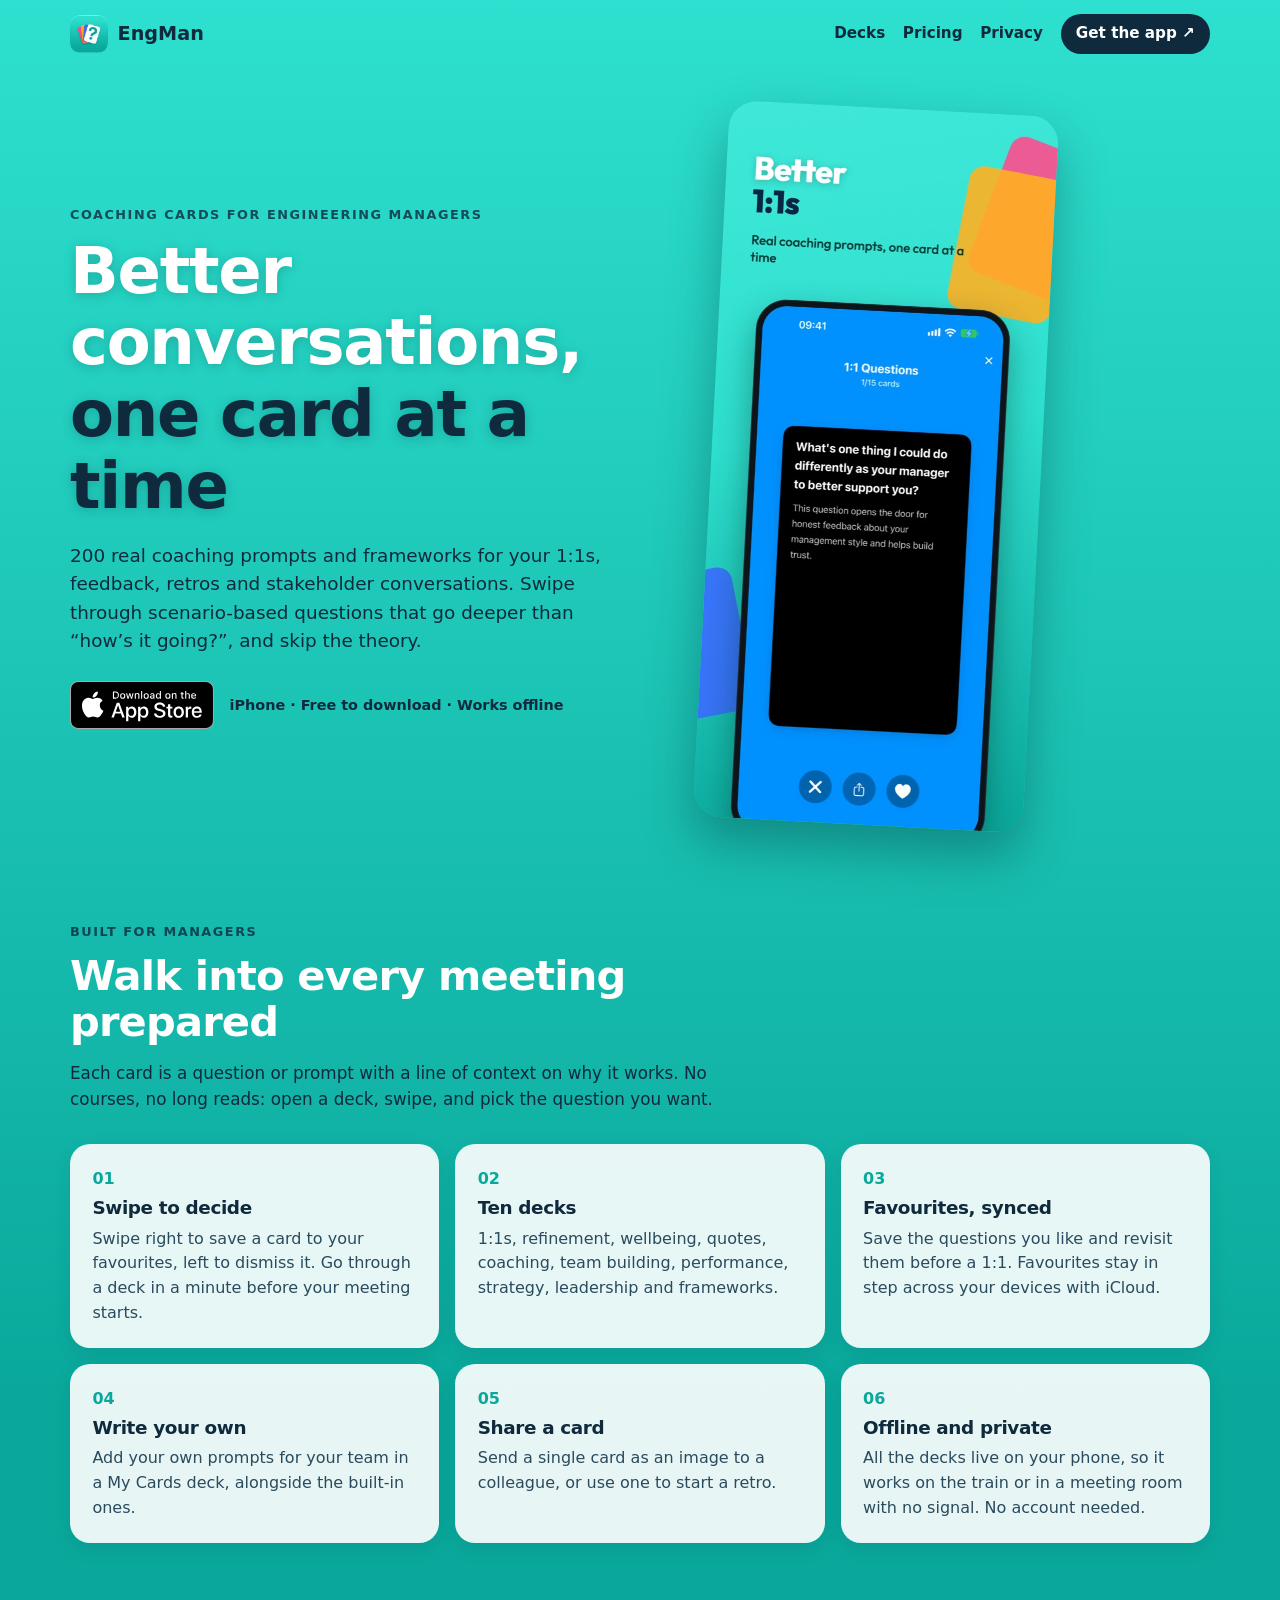
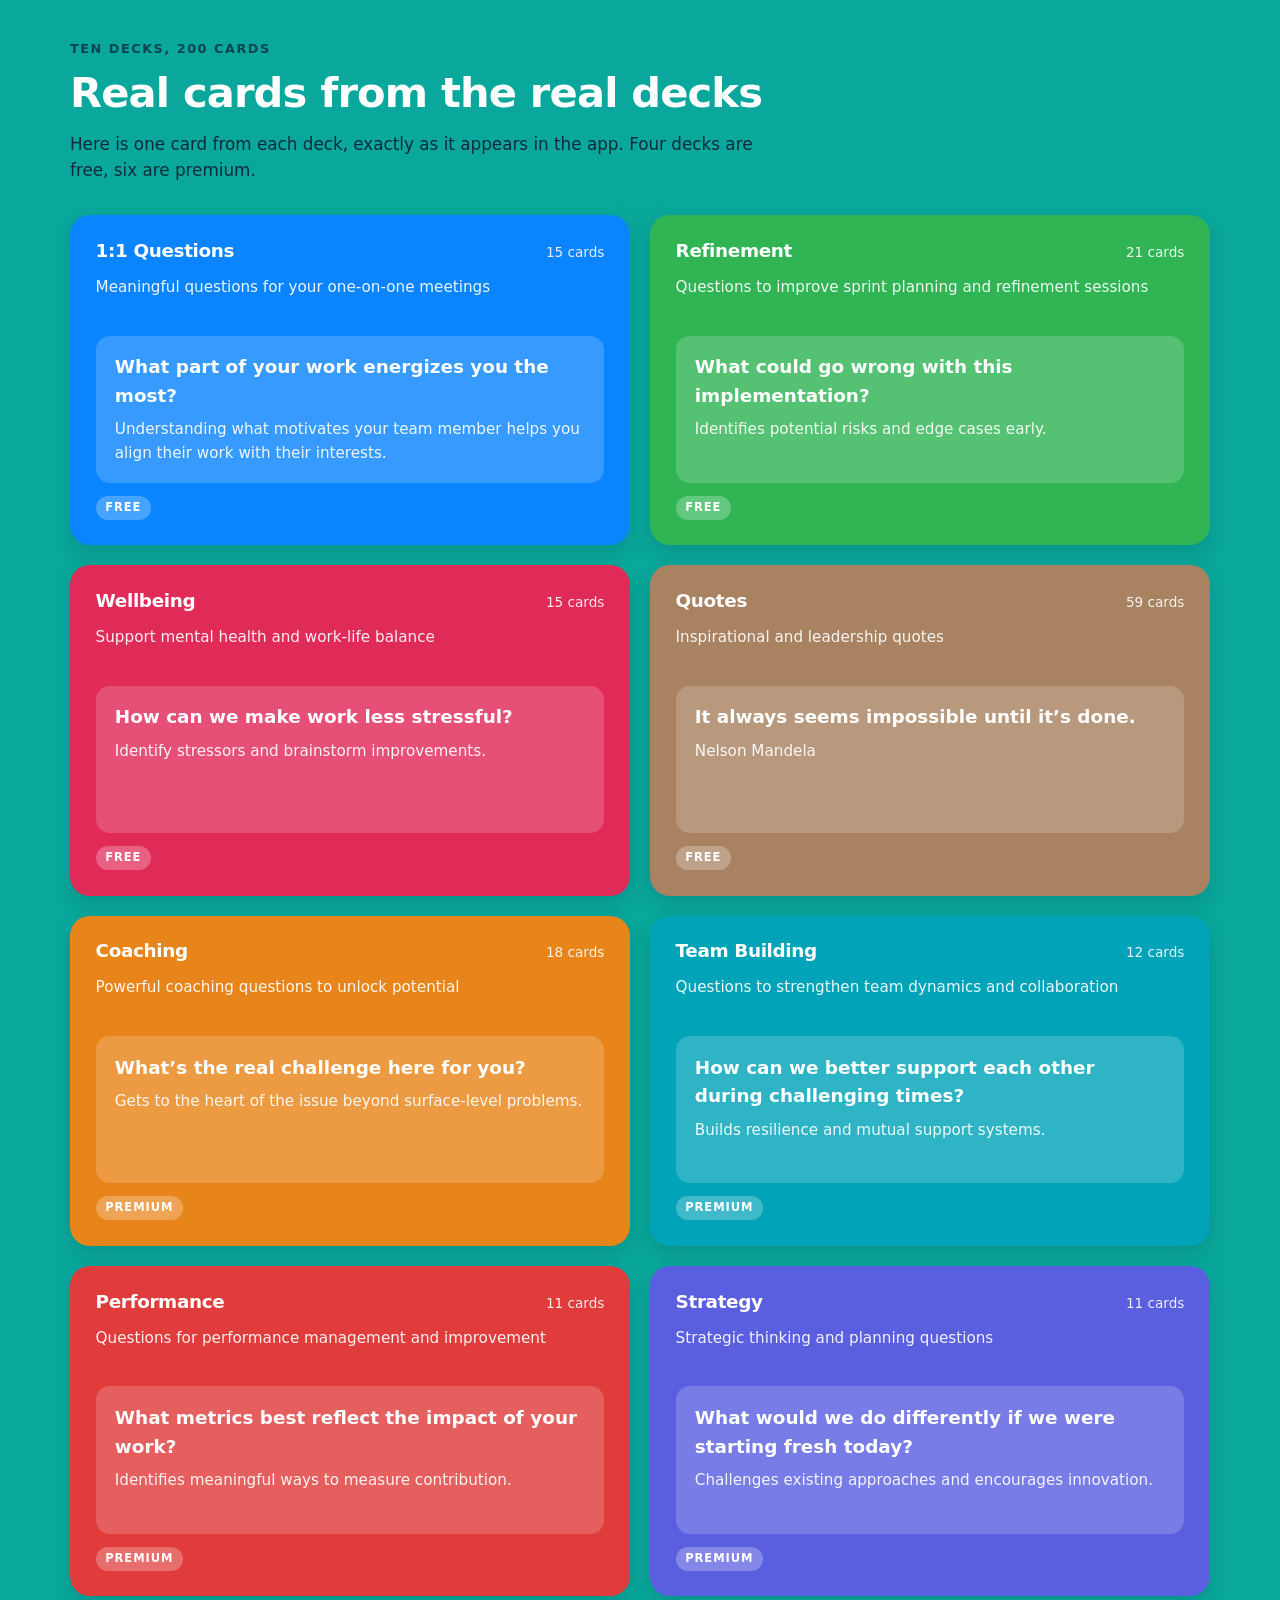
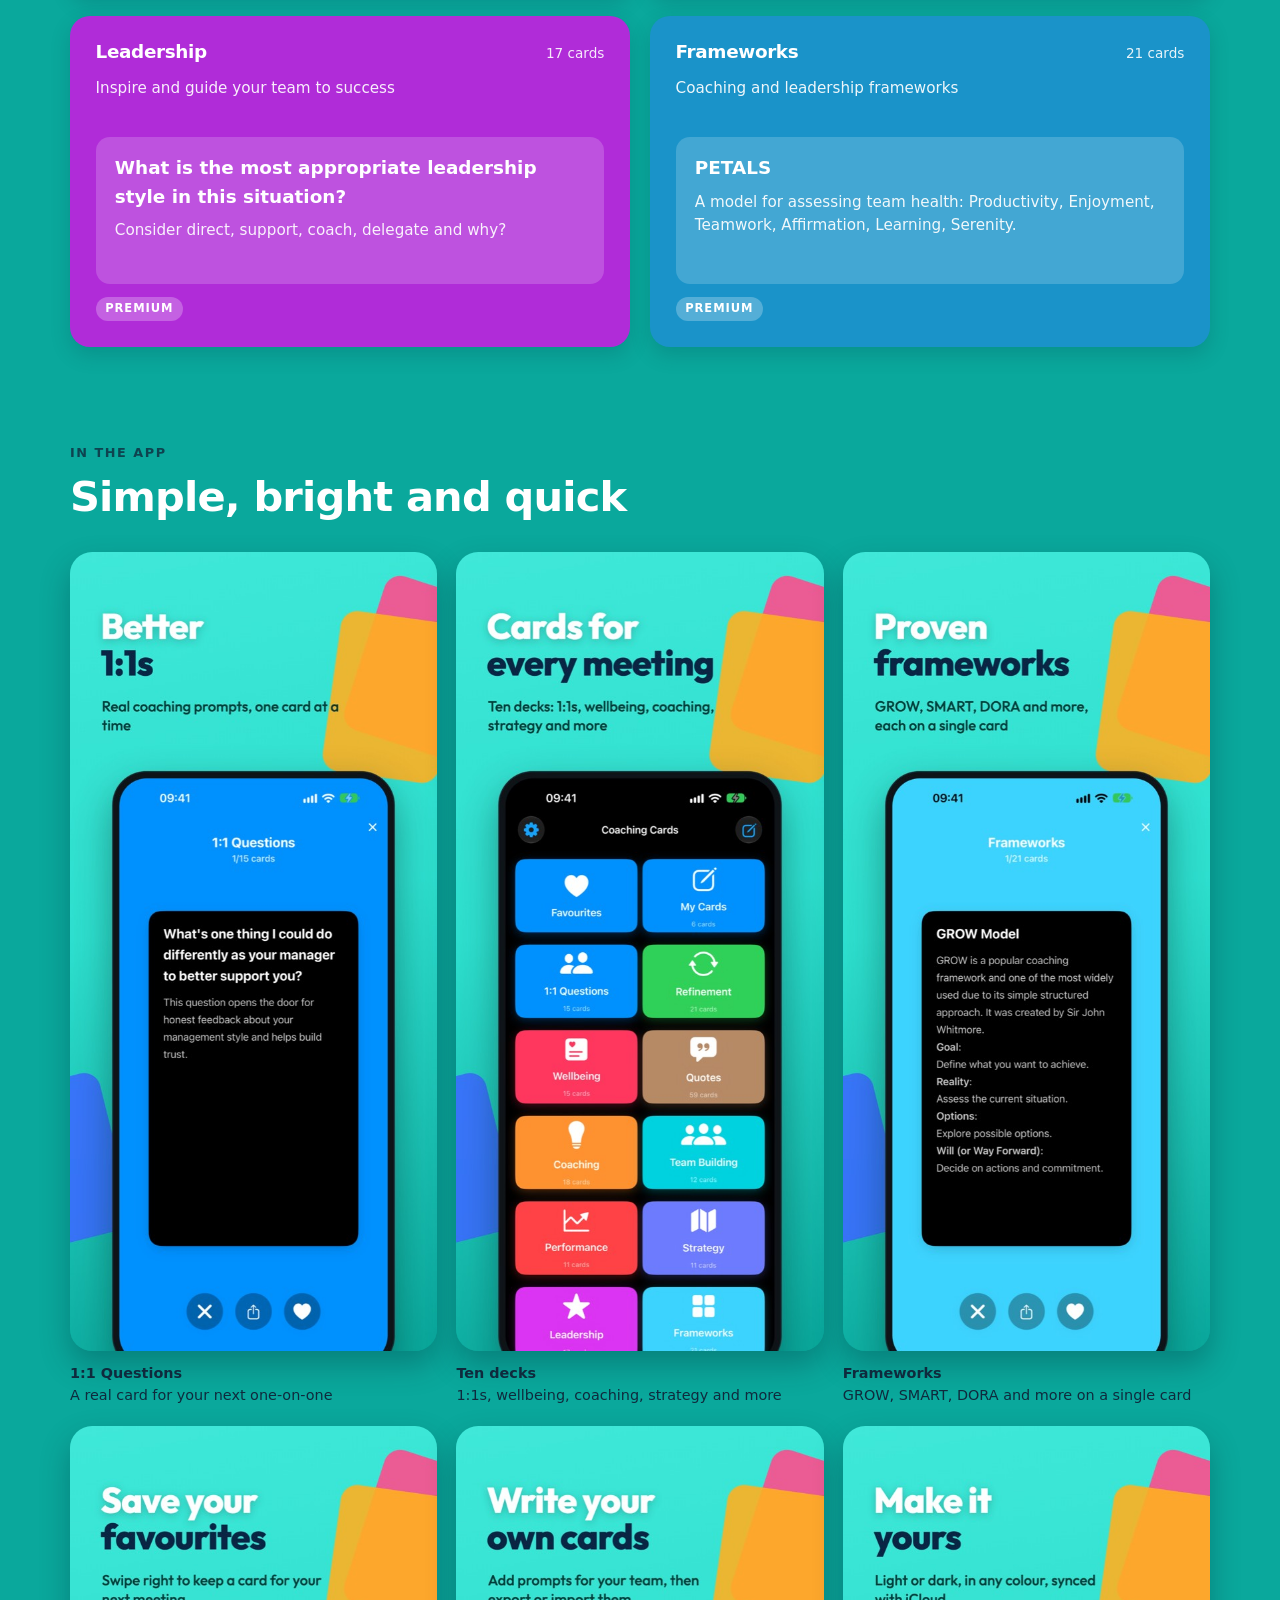
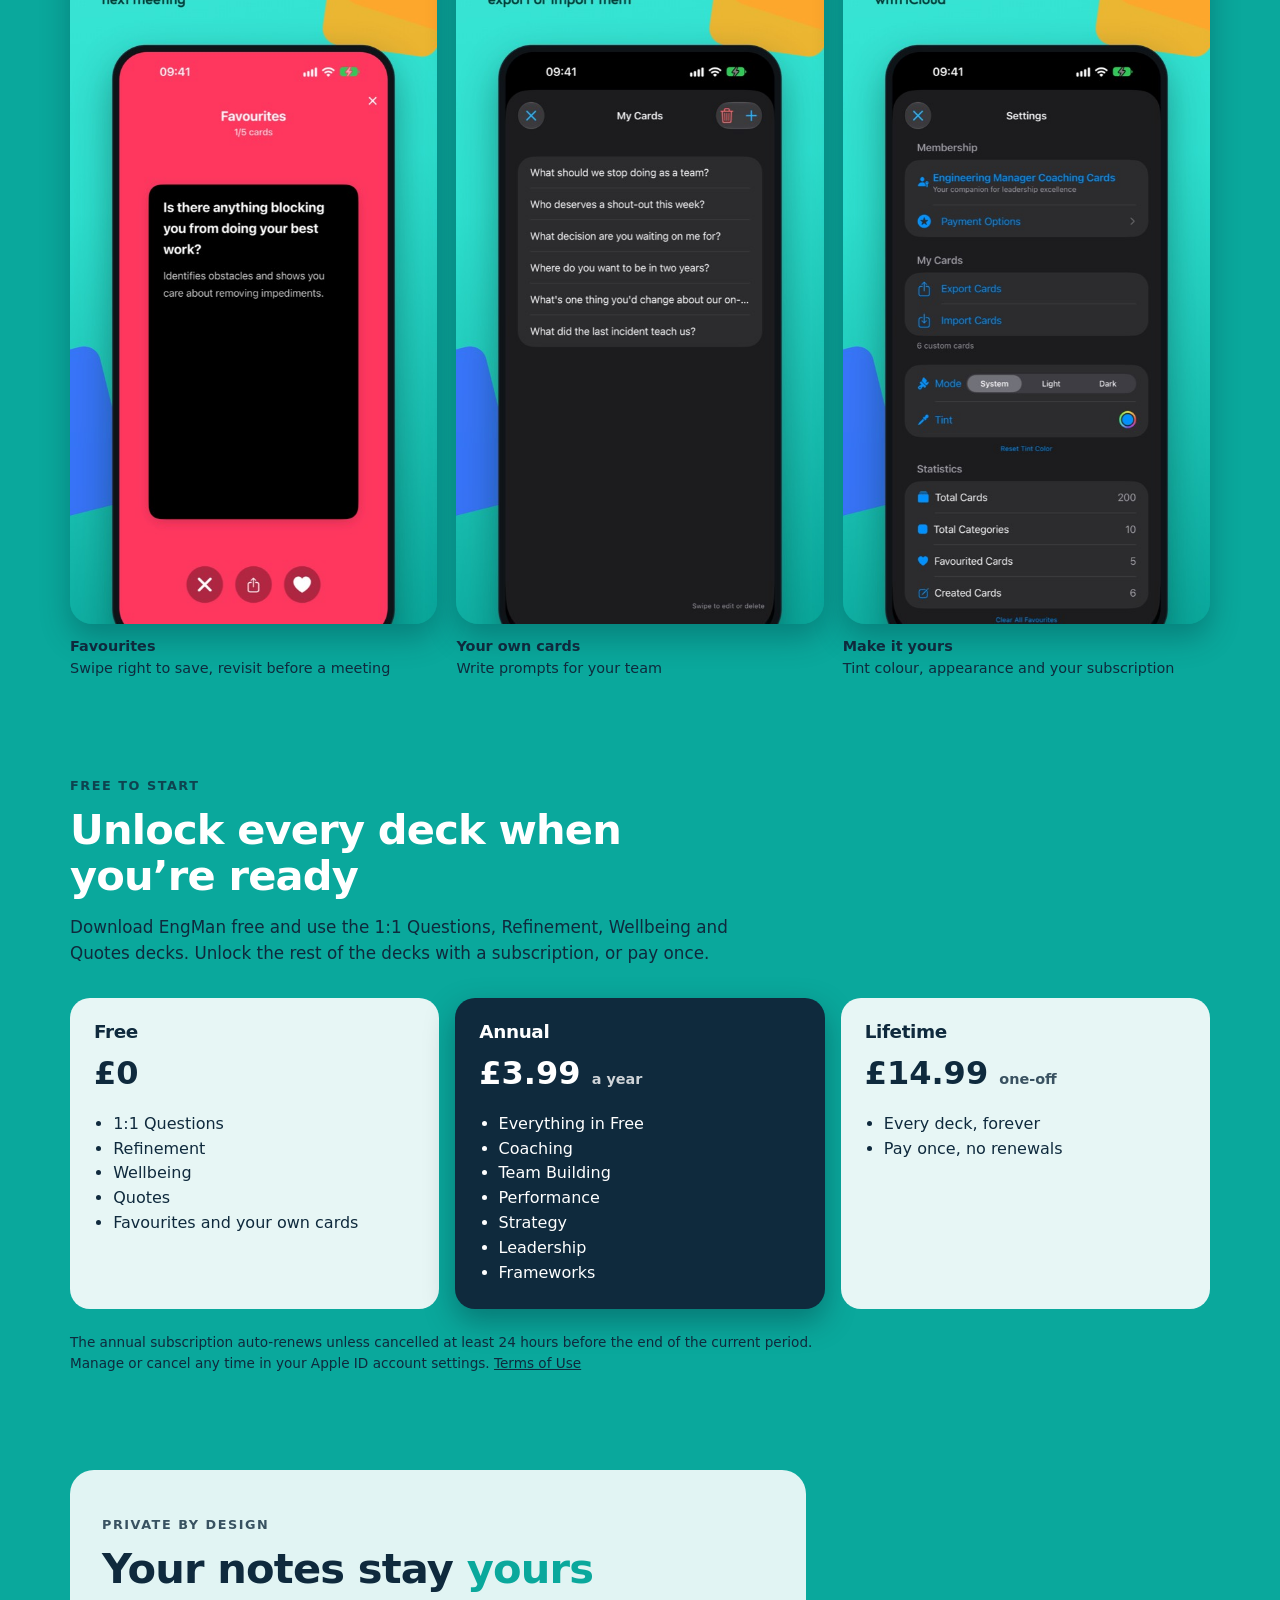
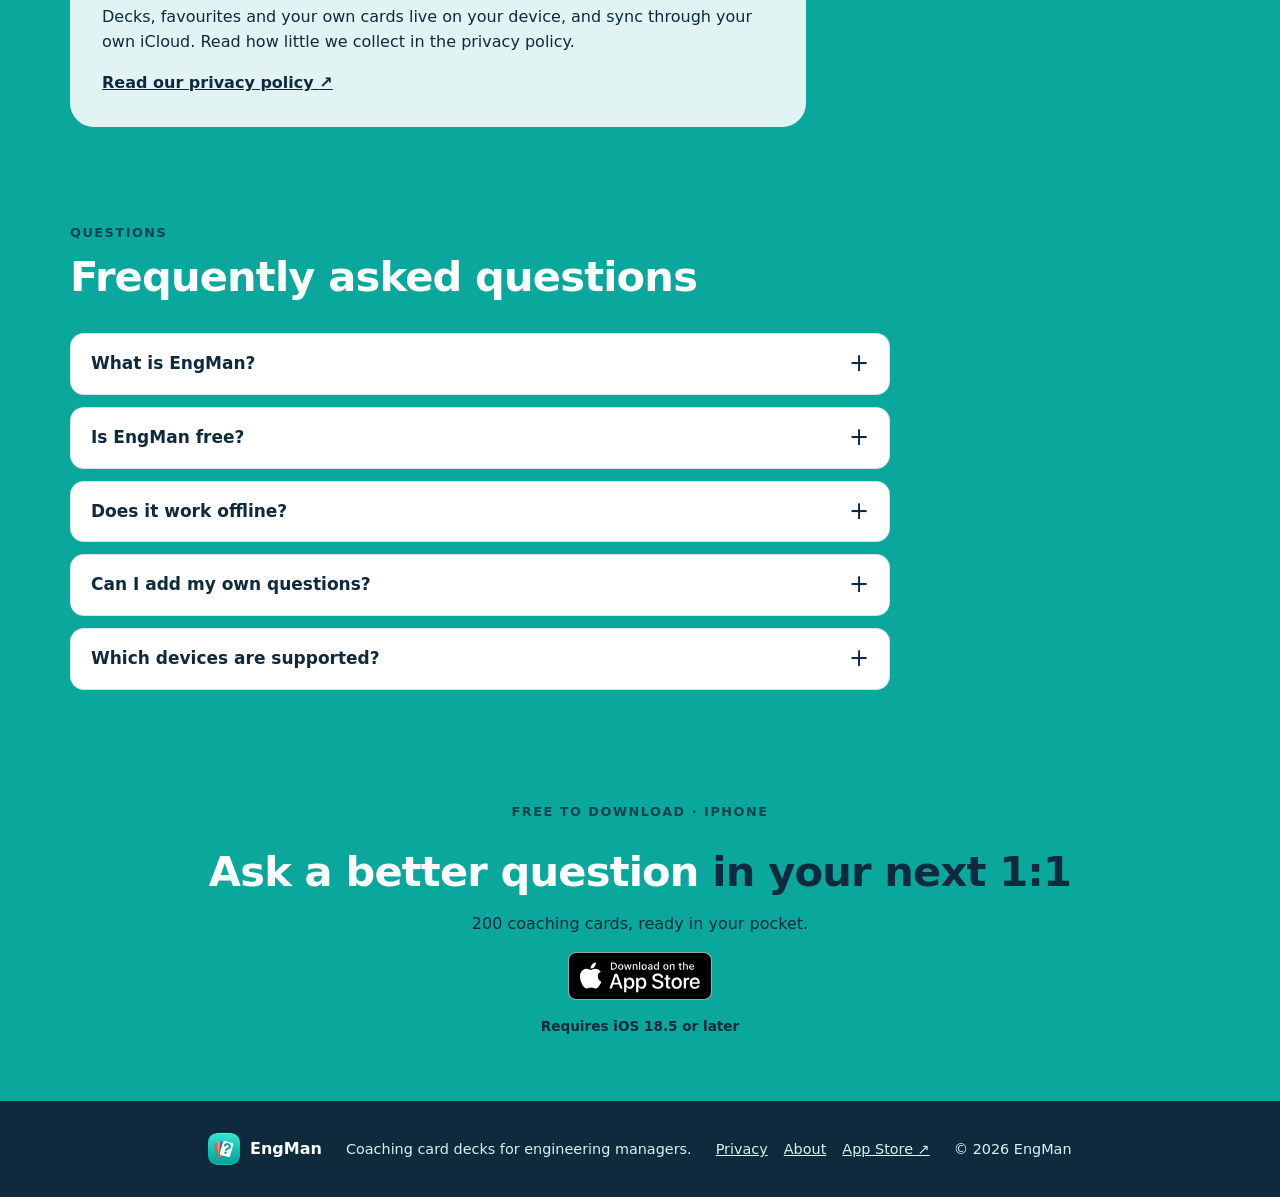
==== index.html @ f81b4c50 "SEO/GEO: llms.txt, FAQ section and FAQPage data, richer structured data, meta tags and sitemap lastm" ====
<!doctype html>
<html lang="en-GB">
  <head>
    <meta charset="utf-8">
    <meta name="viewport" content="width=device-width, initial-scale=1">
    <meta name="theme-color" content="#1FC9BA">
    <meta name="apple-itunes-app" content="app-id=6747295473">
    <meta name="description" content="200 coaching cards for engineering managers: prompts and frameworks for 1:1s, feedback, retros and stakeholders. Free to start, and works offline.">
    <meta name="author" content="thechelsuk">
    <meta name="robots" content="index, follow, max-image-preview:large, max-snippet:-1">
    <link rel="canonical" href="https://engman.thechels.uk/">
    <meta property="og:type" content="website">
    <meta property="og:site_name" content="EngMan">
    <meta property="og:locale" content="en_GB">
    <meta property="og:url" content="https://engman.thechels.uk/">
    <meta property="og:title" content="EngMan: Coaching card decks for engineering managers">
    <meta property="og:description" content="200 coaching cards for engineering managers: prompts and frameworks for 1:1s, feedback, retros and stakeholders. Free decks to start, premium decks for Strategy, Leadership, Performance and Team Building. Works offline.">
    <meta property="og:image" content="https://engman.thechels.uk/images/og-image.png">
    <meta property="og:image:width" content="1200">
    <meta property="og:image:height" content="630">
    <meta property="og:image:alt" content="EngMan: coaching card decks shown with the app icon on a turquoise background">
    <meta name="twitter:card" content="summary_large_image">
    <meta name="twitter:title" content="EngMan: Coaching card decks for engineering managers">
    <meta name="twitter:description" content="200 coaching cards for engineering managers: prompts and frameworks for 1:1s, feedback and retros. Works offline.">
    <meta name="twitter:image" content="https://engman.thechels.uk/images/og-image.png">
    <meta name="twitter:image:alt" content="EngMan: coaching card decks shown with the app icon on a turquoise background">
    <title>EngMan: Coaching card decks for engineering managers</title>
    <link rel="icon" href="images/engman-icon.png" type="image/png">
    <link rel="apple-touch-icon" href="images/engman-icon.png">
    <link rel="stylesheet" href="styles.css">
    <script type="application/ld+json">
      {
        "@context": "https://schema.org",
        "@graph": [
          {
            "@type": "Person",
            "@id": "https://thechels.uk/#person",
            "name": "Mat Benfield",
            "alternateName": "thechelsuk",
            "url": "https://thechels.uk/",
            "sameAs": [
              "https://links.thechels.uk/",
              "https://github.com/thechelsuk",
              "https://apps.apple.com/gb/developer/mat-benfield/id1818791310"
            ]
          },
          {
            "@type": "WebSite",
            "@id": "https://engman.thechels.uk/#website",
            "url": "https://engman.thechels.uk/",
            "name": "EngMan",
            "inLanguage": "en-GB",
            "publisher": {
              "@id": "https://thechels.uk/#person"
            }
          },
          {
            "@type": "MobileApplication",
            "@id": "https://engman.thechels.uk/#app",
            "name": "EngMan",
            "alternateName": "EngMan: EM Coaching Cards",
            "operatingSystem": "iOS 18.5 or later",
            "applicationCategory": "BusinessApplication",
            "url": "https://engman.thechels.uk/",
            "image": "https://engman.thechels.uk/images/engman-icon.png",
            "screenshot": "https://engman.thechels.uk/images/shot-02-browse.jpg",
            "downloadUrl": "https://apps.apple.com/gb/app/engman-em-coaching-cards/id6747295473",
            "description": "200 coaching cards for engineering managers: prompts and frameworks for 1:1s, feedback, retros and stakeholders. Free decks to start, premium decks for Strategy, Leadership, Performance and Team Building. Works offline.",
            "offers": {
              "@type": "Offer",
              "price": "0",
              "priceCurrency": "GBP",
              "description": "Free to download. Optional annual subscription (£3.99 per year) or lifetime access (£14.99 one-off) unlocks every deck."
            },
            "inLanguage": "en-GB",
            "featureList": [
              "200 coaching cards across ten decks",
              "Swipe right to save favourites, left to dismiss",
              "Favourites sync with iCloud",
              "Write your own cards in a My Cards deck",
              "Share a card as an image",
              "Works offline"
            ],
            "author": {
              "@id": "https://thechels.uk/#person"
            },
            "publisher": {
              "@id": "https://thechels.uk/#person"
            }
          },
          {
            "@type": "FAQPage",
            "@id": "https://engman.thechels.uk/#faq",
            "mainEntity": [
              {
                "@type": "Question",
                "name": "What is EngMan?",
                "acceptedAnswer": {
                  "@type": "Answer",
                  "text": "EngMan is a deck of 200 coaching cards for engineering managers: questions, prompts and frameworks for 1:1s, refinement, wellbeing, coaching, team building, performance, strategy and leadership."
                }
              },
              {
                "@type": "Question",
                "name": "Is EngMan free?",
                "acceptedAnswer": {
                  "@type": "Answer",
                  "text": "Yes. Download it free and use the 1:1 Questions, Refinement, Wellbeing and Quotes decks. The other six decks unlock with an annual subscription at £3.99 a year, or lifetime access for £14.99."
                }
              },
              {
                "@type": "Question",
                "name": "Does it work offline?",
                "acceptedAnswer": {
                  "@type": "Answer",
                  "text": "Yes. All the decks live on your phone, so it works with no signal. No account is needed."
                }
              },
              {
                "@type": "Question",
                "name": "Can I add my own questions?",
                "acceptedAnswer": {
                  "@type": "Answer",
                  "text": "Yes. Write your own prompts in the My Cards deck, alongside the built-in decks."
                }
              },
              {
                "@type": "Question",
                "name": "Which devices are supported?",
                "acceptedAnswer": {
                  "@type": "Answer",
                  "text": "iPhone running iOS 18.5 or later."
                }
              }
            ]
          }
        ]
      }
    </script>
  </head>
  <body>
    <header class="site-header">
      <a class="brand" href="#top" aria-label="EngMan home">
        <img src="images/engman-icon.png" alt="" width="38" height="38">
        <span>EngMan</span>
      </a>
      <nav class="header-links" aria-label="Main navigation">
        <a href="#decks">Decks</a>
        <a href="#pricing">Pricing</a>
        <a href="https://thechels.uk/app/privacy">Privacy</a>
        <a class="header-cta" href="https://apps.apple.com/gb/app/engman-em-coaching-cards/id6747295473">Get the app <span aria-hidden="true">↗</span></a>
      </nav>
    </header>

    <main id="top">
      <section class="hero" aria-labelledby="hero-title">
        <div class="hero-copy">
          <p class="eyebrow">Coaching cards for engineering managers</p>
          <h1 id="hero-title">Better conversations, <em>one card at a time</em></h1>
          <p class="hero-description">
            200 real coaching prompts and frameworks for your 1:1s, feedback, retros and stakeholder conversations.
            Swipe through scenario-based questions that go deeper than &ldquo;how&rsquo;s it going?&rdquo;, and skip the theory.
          </p>
          <div class="hero-actions">
            <a class="app-store-button" href="https://apps.apple.com/gb/app/engman-em-coaching-cards/id6747295473">
              <img src="images/app-store-badge.svg" alt="Download on the App Store" width="120" height="40">
            </a>
            <span class="hero-note">iPhone · Free to download · Works offline</span>
          </div>
        </div>
        <figure class="hero-art">
          <img src="images/shot-01-oneonones.jpg" alt="EngMan showing a 1:1 card: What's one thing I could do differently as your manager to better support you?" width="552" height="1200">
        </figure>
      </section>

      <section class="how section-wrap" id="how" aria-labelledby="how-title">
        <div class="section-intro">
          <p class="eyebrow">Built for managers</p>
          <h2 id="how-title">Walk into every meeting prepared</h2>
          <p>Each card is a question or prompt with a line of context on why it works. No courses, no long reads: open a deck, swipe, and pick the question you want.</p>
        </div>
        <div class="feature-grid">
          <article class="feature"><span class="num">01</span><h3>Swipe to decide</h3><p>Swipe right to save a card to your favourites, left to dismiss it. Go through a deck in a minute before your meeting starts.</p></article>
          <article class="feature"><span class="num">02</span><h3>Ten decks</h3><p>1:1s, refinement, wellbeing, quotes, coaching, team building, performance, strategy, leadership and frameworks.</p></article>
          <article class="feature"><span class="num">03</span><h3>Favourites, synced</h3><p>Save the questions you like and revisit them before a 1:1. Favourites stay in step across your devices with iCloud.</p></article>
          <article class="feature"><span class="num">04</span><h3>Write your own</h3><p>Add your own prompts for your team in a My Cards deck, alongside the built-in ones.</p></article>
          <article class="feature"><span class="num">05</span><h3>Share a card</h3><p>Send a single card as an image to a colleague, or use one to start a retro.</p></article>
          <article class="feature"><span class="num">06</span><h3>Offline and private</h3><p>All the decks live on your phone, so it works on the train or in a meeting room with no signal. No account needed.</p></article>
        </div>
      </section>

      <section class="decks section-wrap" id="decks" aria-labelledby="decks-title">
        <div class="section-intro">
          <p class="eyebrow">Ten decks, 200 cards</p>
          <h2 id="decks-title">Real cards from the real decks</h2>
          <p>Here is one card from each deck, exactly as it appears in the app. Four decks are free, six are premium.</p>
        </div>
        <div class="deck-grid"><article class="deck blue"><header><h3>1:1 Questions</h3><span class="count">15 cards</span></header><p class="deck-desc">Meaningful questions for your one-on-one meetings</p><blockquote><p>What part of your work energizes you the most?</p><footer>Understanding what motivates your team member helps you align their work with their interests.</footer></blockquote><span class="tier free">Free</span></article><article class="deck green"><header><h3>Refinement</h3><span class="count">21 cards</span></header><p class="deck-desc">Questions to improve sprint planning and refinement sessions</p><blockquote><p>What could go wrong with this implementation?</p><footer>Identifies potential risks and edge cases early.</footer></blockquote><span class="tier free">Free</span></article><article class="deck pink"><header><h3>Wellbeing</h3><span class="count">15 cards</span></header><p class="deck-desc">Support mental health and work-life balance</p><blockquote><p>How can we make work less stressful?</p><footer>Identify stressors and brainstorm improvements.</footer></blockquote><span class="tier free">Free</span></article><article class="deck brown"><header><h3>Quotes</h3><span class="count">59 cards</span></header><p class="deck-desc">Inspirational and leadership quotes</p><blockquote><p>It always seems impossible until it&rsquo;s done.</p><footer>Nelson Mandela</footer></blockquote><span class="tier free">Free</span></article><article class="deck orange"><header><h3>Coaching</h3><span class="count">18 cards</span></header><p class="deck-desc">Powerful coaching questions to unlock potential</p><blockquote><p>What&rsquo;s the real challenge here for you?</p><footer>Gets to the heart of the issue beyond surface-level problems.</footer></blockquote><span class="tier pro">Premium</span></article><article class="deck teal"><header><h3>Team Building</h3><span class="count">12 cards</span></header><p class="deck-desc">Questions to strengthen team dynamics and collaboration</p><blockquote><p>How can we better support each other during challenging times?</p><footer>Builds resilience and mutual support systems.</footer></blockquote><span class="tier pro">Premium</span></article><article class="deck red"><header><h3>Performance</h3><span class="count">11 cards</span></header><p class="deck-desc">Questions for performance management and improvement</p><blockquote><p>What metrics best reflect the impact of your work?</p><footer>Identifies meaningful ways to measure contribution.</footer></blockquote><span class="tier pro">Premium</span></article><article class="deck indigo"><header><h3>Strategy</h3><span class="count">11 cards</span></header><p class="deck-desc">Strategic thinking and planning questions</p><blockquote><p>What would we do differently if we were starting fresh today?</p><footer>Challenges existing approaches and encourages innovation.</footer></blockquote><span class="tier pro">Premium</span></article><article class="deck purple"><header><h3>Leadership</h3><span class="count">17 cards</span></header><p class="deck-desc">Inspire and guide your team to success</p><blockquote><p>What is the most appropriate leadership style in this situation?</p><footer>Consider direct, support, coach, delegate and why?</footer></blockquote><span class="tier pro">Premium</span></article><article class="deck cyan"><header><h3>Frameworks</h3><span class="count">21 cards</span></header><p class="deck-desc">Coaching and leadership frameworks</p><blockquote><p>PETALS</p><footer>A model for assessing team health: Productivity, Enjoyment, Teamwork, Affirmation, Learning, Serenity.</footer></blockquote><span class="tier pro">Premium</span></article></div>
      </section>

      <section class="screens section-wrap" aria-labelledby="screens-title">
        <div class="section-intro">
          <p class="eyebrow">In the app</p>
          <h2 id="screens-title">Simple, bright and quick</h2>
        </div>
        <div class="shot-row"><figure class="shot"><img src="images/shot-01-oneonones.jpg" alt="EngMan screenshot: 1:1 Questions. A real card for your next one-on-one" width="552" height="1200" loading="lazy"><figcaption><strong>1:1 Questions</strong> A real card for your next one-on-one</figcaption></figure><figure class="shot"><img src="images/shot-02-browse.jpg" alt="EngMan screenshot: Ten decks. 1:1s, wellbeing, coaching, strategy and more" width="552" height="1200" loading="lazy"><figcaption><strong>Ten decks</strong> 1:1s, wellbeing, coaching, strategy and more</figcaption></figure><figure class="shot"><img src="images/shot-03-frameworks.jpg" alt="EngMan screenshot: Frameworks. GROW, SMART, DORA and more on a single card" width="552" height="1200" loading="lazy"><figcaption><strong>Frameworks</strong> GROW, SMART, DORA and more on a single card</figcaption></figure><figure class="shot"><img src="images/shot-04-favourites.jpg" alt="EngMan screenshot: Favourites. Swipe right to save, revisit before a meeting" width="552" height="1200" loading="lazy"><figcaption><strong>Favourites</strong> Swipe right to save, revisit before a meeting</figcaption></figure><figure class="shot"><img src="images/shot-05-create.jpg" alt="EngMan screenshot: Your own cards. Write prompts for your team" width="552" height="1200" loading="lazy"><figcaption><strong>Your own cards</strong> Write prompts for your team</figcaption></figure><figure class="shot"><img src="images/shot-06-settings.jpg" alt="EngMan screenshot: Make it yours. Tint colour, appearance and your subscription" width="552" height="1200" loading="lazy"><figcaption><strong>Make it yours</strong> Tint colour, appearance and your subscription</figcaption></figure></div>
      </section>

      <section class="pricing section-wrap" id="pricing" aria-labelledby="pricing-title">
        <div class="section-intro">
          <p class="eyebrow">Free to start</p>
          <h2 id="pricing-title">Unlock every deck when you&rsquo;re ready</h2>
          <p>Download EngMan free and use the 1:1 Questions, Refinement, Wellbeing and Quotes decks. Unlock the rest of the decks with a subscription, or pay once.</p>
        </div>
        <div class="price-grid">
          <article class="price-card"><h3>Free</h3><p class="price">£0</p><ul><li>1:1 Questions</li><li>Refinement</li><li>Wellbeing</li><li>Quotes</li><li>Favourites and your own cards</li></ul></article>
          <article class="price-card featured"><h3>Annual</h3><p class="price">£3.99 <small>a year</small></p><ul><li>Everything in Free</li><li>Coaching</li><li>Team Building</li><li>Performance</li><li>Strategy</li><li>Leadership</li><li>Frameworks</li></ul></article>
          <article class="price-card"><h3>Lifetime</h3><p class="price">£14.99 <small>one-off</small></p><ul><li>Every deck, forever</li><li>Pay once, no renewals</li></ul></article>
        </div>
        <p class="legal">The annual subscription auto-renews unless cancelled at least 24 hours before the end of the current period. Manage or cancel any time in your Apple ID account settings. <a href="https://www.apple.com/legal/internet-services/itunes/dev/stdeula/">Terms of Use</a></p>
      </section>

      <section class="privacy-section" aria-labelledby="privacy-title">
        <div class="privacy-inner">
          <p class="eyebrow">Private by design</p>
          <h2 id="privacy-title">Your notes stay <em>yours</em></h2>
          <p>Decks, favourites and your own cards live on your device, and sync through your own iCloud. Read how little we collect in the privacy policy.</p>
          <a class="text-link" href="https://thechels.uk/app/privacy">Read our privacy policy <span aria-hidden="true">↗</span></a>
        </div>
      </section>

      <section class="faq section-wrap" id="faq" aria-labelledby="faq-title">
        <div class="section-intro">
          <p class="eyebrow">Questions</p>
          <h2 id="faq-title">Frequently asked questions</h2>
        </div>
        <div class="faq-list">
          <details class="faq-item">
            <summary>What is EngMan?</summary>
            <p>EngMan is a deck of 200 coaching cards for engineering managers: questions, prompts and frameworks for 1:1s, refinement, wellbeing, coaching, team building, performance, strategy and leadership.</p>
          </details>
          <details class="faq-item">
            <summary>Is EngMan free?</summary>
            <p>Yes. Download it free and use the 1:1 Questions, Refinement, Wellbeing and Quotes decks. The other six decks unlock with an annual subscription at £3.99 a year, or lifetime access for £14.99.</p>
          </details>
          <details class="faq-item">
            <summary>Does it work offline?</summary>
            <p>Yes. All the decks live on your phone, so it works with no signal. No account is needed.</p>
          </details>
          <details class="faq-item">
            <summary>Can I add my own questions?</summary>
            <p>Yes. Write your own prompts in the My Cards deck, alongside the built-in decks.</p>
          </details>
          <details class="faq-item">
            <summary>Which devices are supported?</summary>
            <p>iPhone running iOS 18.5 or later.</p>
          </details>
        </div>
      </section>

      <section class="closing-cta" aria-labelledby="closing-title">
        <p class="eyebrow">Free to download · iPhone</p>
        <h2 id="closing-title">Ask a better question <em>in your next 1:1</em></h2>
        <p>200 coaching cards, ready in your pocket.</p>
        <a class="app-store-button" href="https://apps.apple.com/gb/app/engman-em-coaching-cards/id6747295473">
          <img src="images/app-store-badge.svg" alt="Download on the App Store" width="120" height="40">
        </a>
        <span class="closing-footnote">Requires iOS 18.5 or later</span>
      </section>
    </main>

    <footer class="site-footer">
      <a class="brand footer-brand" href="#top">
        <img src="images/engman-icon.png" alt="" width="32" height="32">
        <span>EngMan</span>
      </a>
      <span class="footer-caption">Coaching card decks for engineering managers.</span>
      <div class="footer-links">
        <a href="https://thechels.uk/app/privacy">Privacy</a>
        <a href="https://thechels.uk/projects/engman">About</a>
        <a href="https://apps.apple.com/gb/app/engman-em-coaching-cards/id6747295473">App Store ↗</a>
      </div>
      <span class="copyright">© 2026 EngMan</span>
    </footer>
  </body>
</html>
---- styles.css ----
:root{
  --t1:#2EE0CF;--t2:#0AA89C;--ink:#0F2A3D;--ink2:#2a4a5e;--card:#fff;--white:#fff;--orange:#FFA52E;--pink:#EE5C9A;
  --font:-apple-system,BlinkMacSystemFont,"SF Pro Rounded","Avenir Next","Segoe UI",system-ui,sans-serif;
}
*{box-sizing:border-box}
html{scroll-behavior:smooth;background:var(--t2)}
body{margin:0;min-height:100vh;font-family:var(--font);color:var(--ink);line-height:1.55;background:linear-gradient(180deg,var(--t1),var(--t2) 1400px) var(--t2);overflow-x:hidden}
img{max-width:100%;height:auto;display:block}
a{color:inherit}
h1,h2,h3{line-height:1.12;margin:0;letter-spacing:-.02em}
h1{font-size:clamp(2.2rem,6vw,4rem);font-weight:800;color:var(--white);text-shadow:0 2px 12px rgba(0,60,60,.25)}
h1 em,h2 em{font-style:normal;color:var(--ink)}
h2{font-size:clamp(1.7rem,4vw,2.6rem);font-weight:800;color:var(--white)}
h3{font-size:1.15rem;font-weight:700}
p{margin:0}
.eyebrow{font-size:.8rem;font-weight:700;letter-spacing:.12em;text-transform:uppercase;color:var(--ink);opacity:.8;margin-bottom:.7rem}
.site-header{display:flex;align-items:center;justify-content:space-between;gap:1rem;padding:.9rem 1.25rem;max-width:1180px;margin:0 auto}
.brand{display:flex;align-items:center;gap:.6rem;text-decoration:none;font-weight:800;font-size:1.2rem;color:var(--ink)}
.brand img{border-radius:9px}
.header-links{display:flex;align-items:center;gap:1.1rem;font-weight:600;font-size:.95rem}
.header-links a{text-decoration:none}
.header-links a:hover{text-decoration:underline}
.header-cta{background:var(--ink);color:var(--white);padding:.5rem .95rem;border-radius:999px}
.header-cta:hover{text-decoration:none!important;opacity:.9}
main{max-width:1180px;margin:0 auto;padding:0 1.25rem}
.hero{display:grid;grid-template-columns:1.1fr .9fr;gap:2rem;align-items:center;padding:2.5rem 0 3rem}
.hero-description{font-size:1.15rem;margin:1.2rem 0 1.6rem;max-width:34rem;color:var(--ink)}
.hero-actions{display:flex;flex-wrap:wrap;align-items:center;gap:1rem}
.hero-note{font-size:.9rem;font-weight:600}
.app-store-button img{height:48px;width:auto}
.hero-art{margin:0;justify-self:center}
.hero-art img{width:min(100%,330px);border-radius:28px;box-shadow:0 24px 50px rgba(0,40,50,.35);transform:rotate(3deg)}
.section-wrap{padding:3rem 0}
.section-intro{max-width:44rem;margin-bottom:2rem}
.section-intro p:last-child{margin-top:.9rem;font-size:1.05rem}
.feature-grid{display:grid;grid-template-columns:1fr;gap:1rem}
@media (min-width:600px){.feature-grid{grid-template-columns:repeat(2,1fr)}}
@media (min-width:960px){.feature-grid{grid-template-columns:repeat(3,1fr)}}
.feature{background:rgba(255,255,255,.9);border-radius:20px;padding:1.4rem;box-shadow:0 6px 18px rgba(0,60,60,.12)}
.feature .num{display:inline-block;font-weight:800;color:var(--t2);margin-bottom:.4rem}
.feature p{margin-top:.5rem;color:var(--ink2)}
.deck-grid{display:grid;grid-template-columns:1fr;grid-auto-rows:1fr;gap:1.25rem}
@media (min-width:720px){.deck-grid{grid-template-columns:repeat(2,1fr)}}
.deck{--c:#0A84FF;position:relative;background:var(--c);color:#fff;border-radius:20px;padding:1.6rem;display:flex;flex-direction:column;gap:.8rem;box-shadow:0 8px 20px rgba(0,50,60,.18)}
.deck.blue{--c:#0A84FF}.deck.green{--c:#30B454}.deck.pink{--c:#E02A58}.deck.brown{--c:#A98262}.deck.orange{--c:#E8851A}.deck.teal{--c:#00A3B8}.deck.red{--c:#E03C3C}.deck.indigo{--c:#5A5FE0}.deck.purple{--c:#B02CD8}.deck.cyan{--c:#1A93C9}
.deck header{display:flex;justify-content:space-between;align-items:baseline;gap:.5rem}
.deck .count{font-size:.85rem;opacity:.9}
.deck-desc{font-size:.95rem;opacity:.92}
@media (min-width:720px){.deck-desc{min-height:3.1em}}
.deck blockquote{flex:1;margin:0;background:rgba(255,255,255,.18);border-radius:14px;padding:1.1rem 1.2rem}
.deck blockquote p{font-weight:700;font-size:1.15rem}
.deck blockquote footer{margin-top:.5rem;font-size:.95rem;opacity:.92}
.tier{align-self:flex-start;font-size:.72rem;font-weight:800;letter-spacing:.08em;text-transform:uppercase;background:rgba(255,255,255,.25);padding:.2rem .6rem;border-radius:999px}
.shot-row{display:grid;grid-template-columns:repeat(2,1fr);gap:1.2rem}
@media (min-width:900px){.shot-row{grid-template-columns:repeat(3,1fr)}}
.shot{margin:0}
.shot img{border-radius:22px;box-shadow:0 14px 30px rgba(0,40,50,.3);width:100%}
.shot figcaption{margin-top:.7rem;font-size:.9rem}
.shot figcaption strong{display:block}
.price-grid{display:grid;grid-template-columns:repeat(auto-fit,minmax(240px,1fr));gap:1rem}
.price-card{background:rgba(255,255,255,.9);border-radius:20px;padding:1.5rem}
.price-card.featured{background:var(--ink);color:#fff;box-shadow:0 12px 30px rgba(0,30,40,.35)}
.price{font-size:2rem;font-weight:800;margin:.4rem 0 .8rem}
.price small{font-size:.9rem;font-weight:600;opacity:.8}
.price-card ul{margin:0;padding-left:1.2rem}
.legal{margin-top:1.4rem;font-size:.85rem;max-width:50rem}
.privacy-section{padding:3rem 0}
.privacy-inner{background:rgba(255,255,255,.88);border-radius:24px;padding:2rem;max-width:46rem}
.privacy-inner h2{color:var(--ink)}
.privacy-inner h2 em{color:var(--t2)}
.privacy-inner p{margin-top:.8rem}
.text-link{display:inline-block;margin-top:1rem;font-weight:700}
.closing-cta{text-align:center;padding:4rem 0;display:flex;flex-direction:column;align-items:center;gap:1rem}
.closing-footnote{font-size:.85rem;font-weight:600}
.site-footer{display:flex;flex-wrap:wrap;align-items:center;justify-content:center;gap:.8rem 1.5rem;padding:2rem 1.25rem;background:var(--ink);color:#d8f3f0;font-size:.9rem}
.site-footer .brand{color:#fff;font-size:1rem}
.footer-links{display:flex;gap:1rem}
@media (max-width:760px){
  .hero{grid-template-columns:1fr;padding-top:1rem}
  .header-links a:not(.header-cta){display:none}
  .hero-art img{transform:none}
}

/* FAQ */
.faq {
  --faq-line: rgba(15,42,61,.14);
  --faq-muted: var(--ink2);
  --faq-accent: var(--ink);
  --faq-card: var(--card);
}

.faq-list {
  display: grid;
  gap: 12px;
  max-width: 820px;
}

.faq-item {
  border: 1px solid var(--faq-line);
  border-radius: 14px;
  background: var(--faq-card);
}

.faq-item summary {
  position: relative;
  padding: 18px 52px 18px 20px;
  font-size: 17px;
  font-weight: 700;
  line-height: 1.4;
  cursor: pointer;
  list-style: none;
}

.faq-item summary::-webkit-details-marker {
  display: none;
}

.faq-item summary::after {
  content: "+";
  position: absolute;
  top: 50%;
  right: 20px;
  transform: translateY(-50%);
  color: var(--faq-accent);
  font-size: 24px;
  font-weight: 400;
}

.faq-item[open] summary::after {
  content: "\2212";
}

.faq-item summary:focus-visible {
  outline: 2px solid var(--faq-accent);
  outline-offset: 2px;
  border-radius: 14px;
}

.faq-item p {
  margin: 0;
  padding: 0 20px 18px;
  color: var(--faq-muted);
  line-height: 1.6;
}
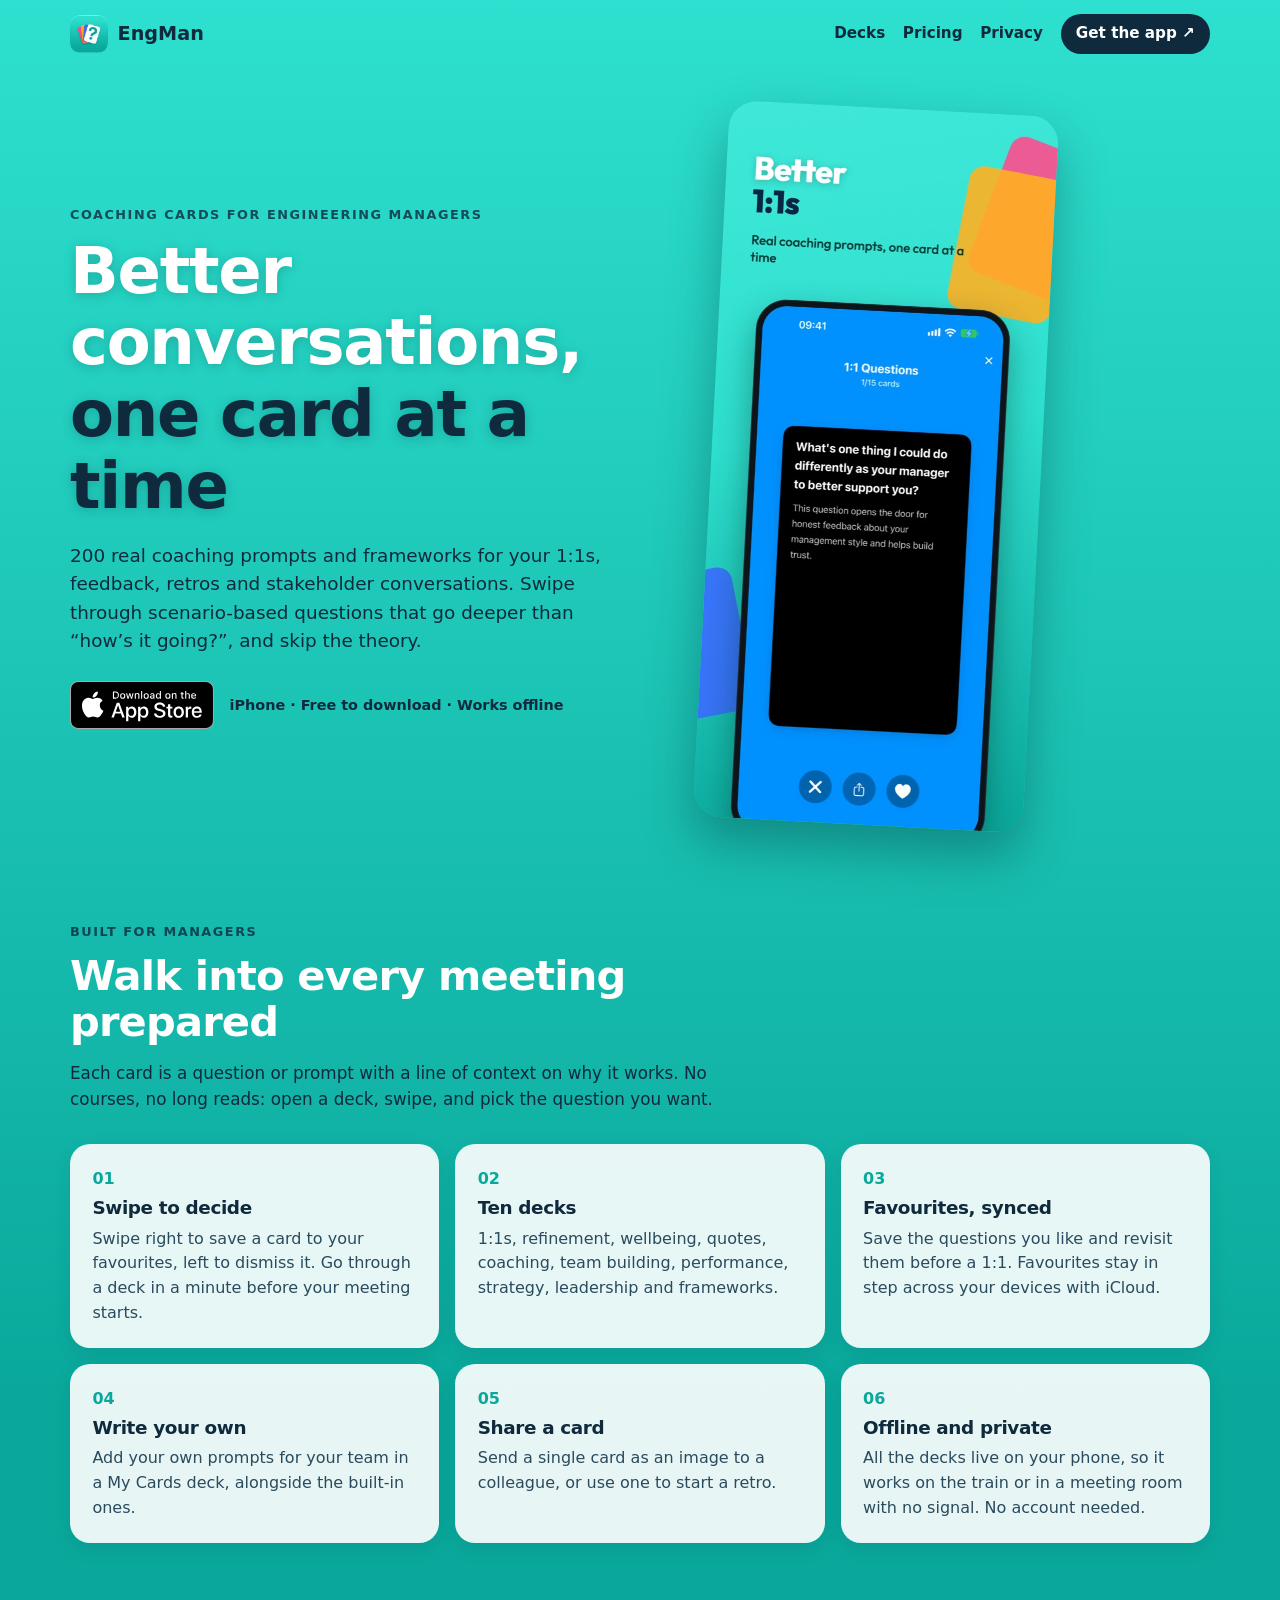
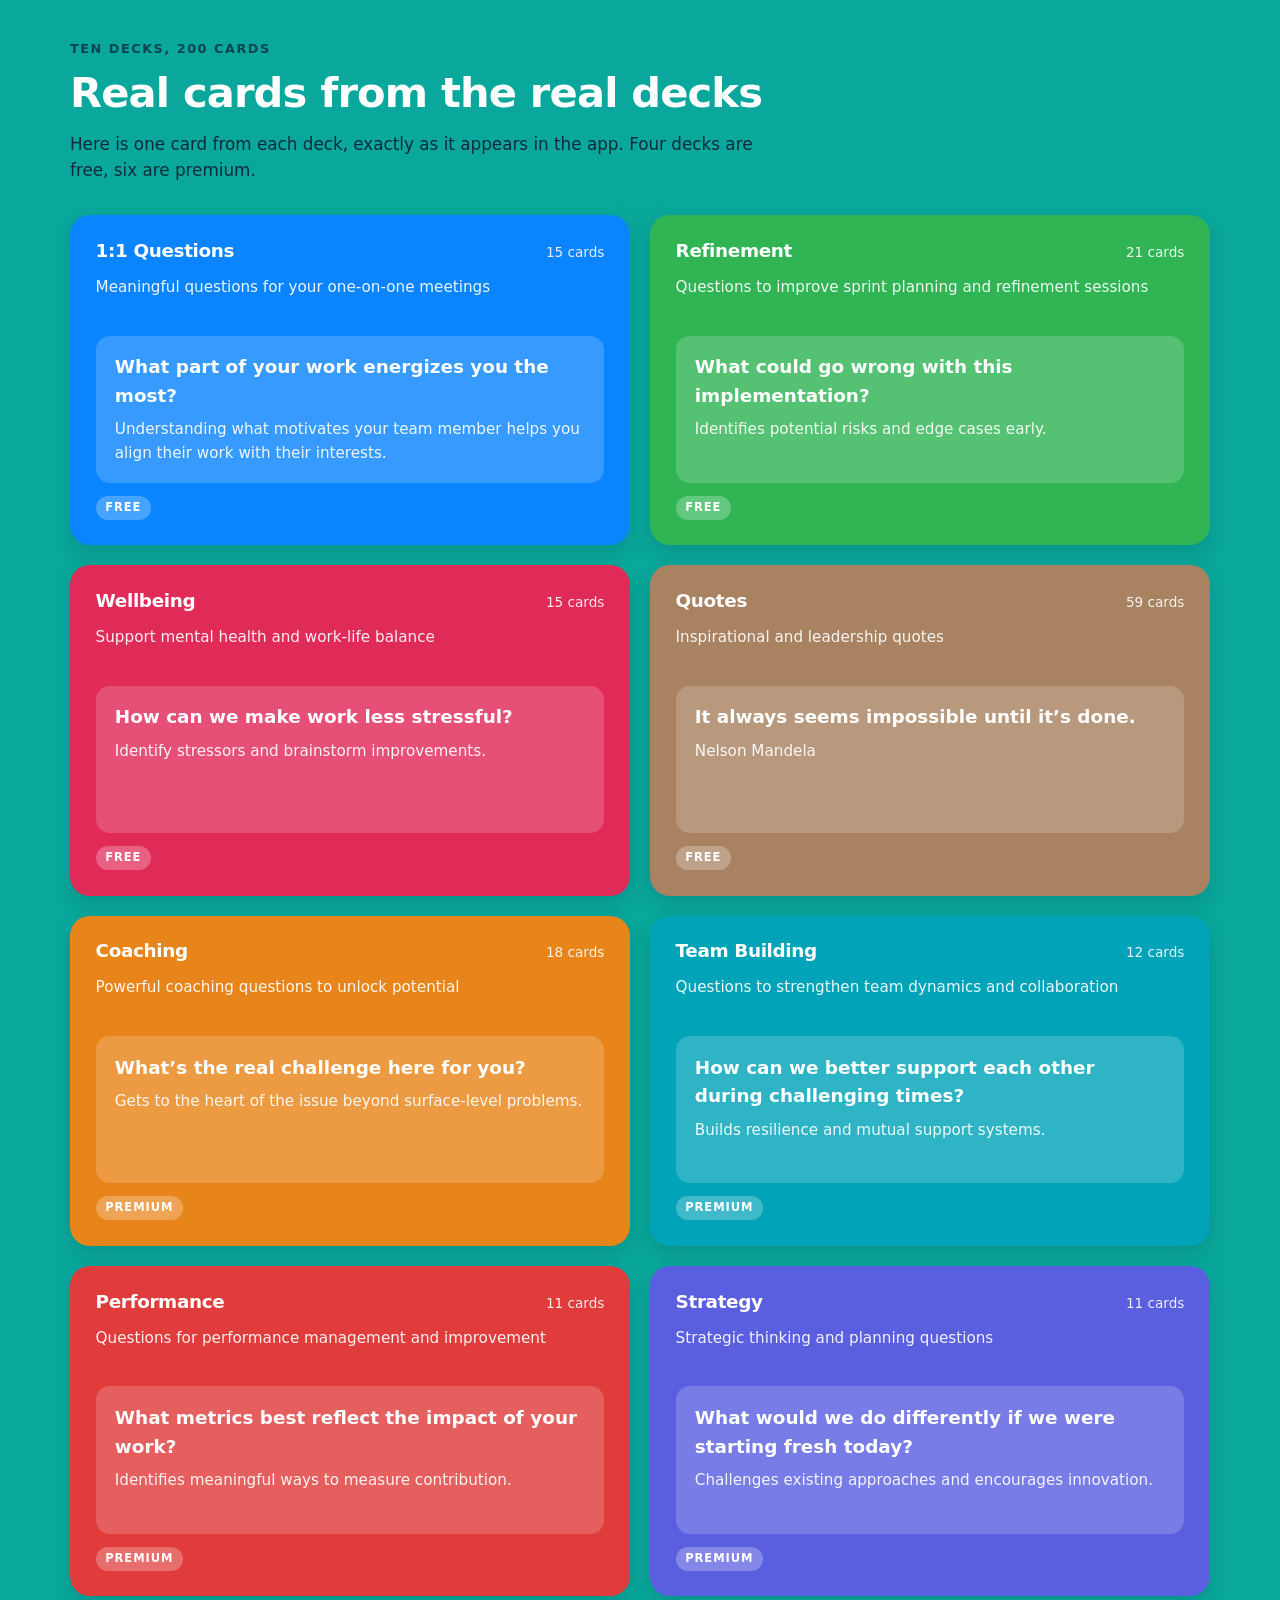
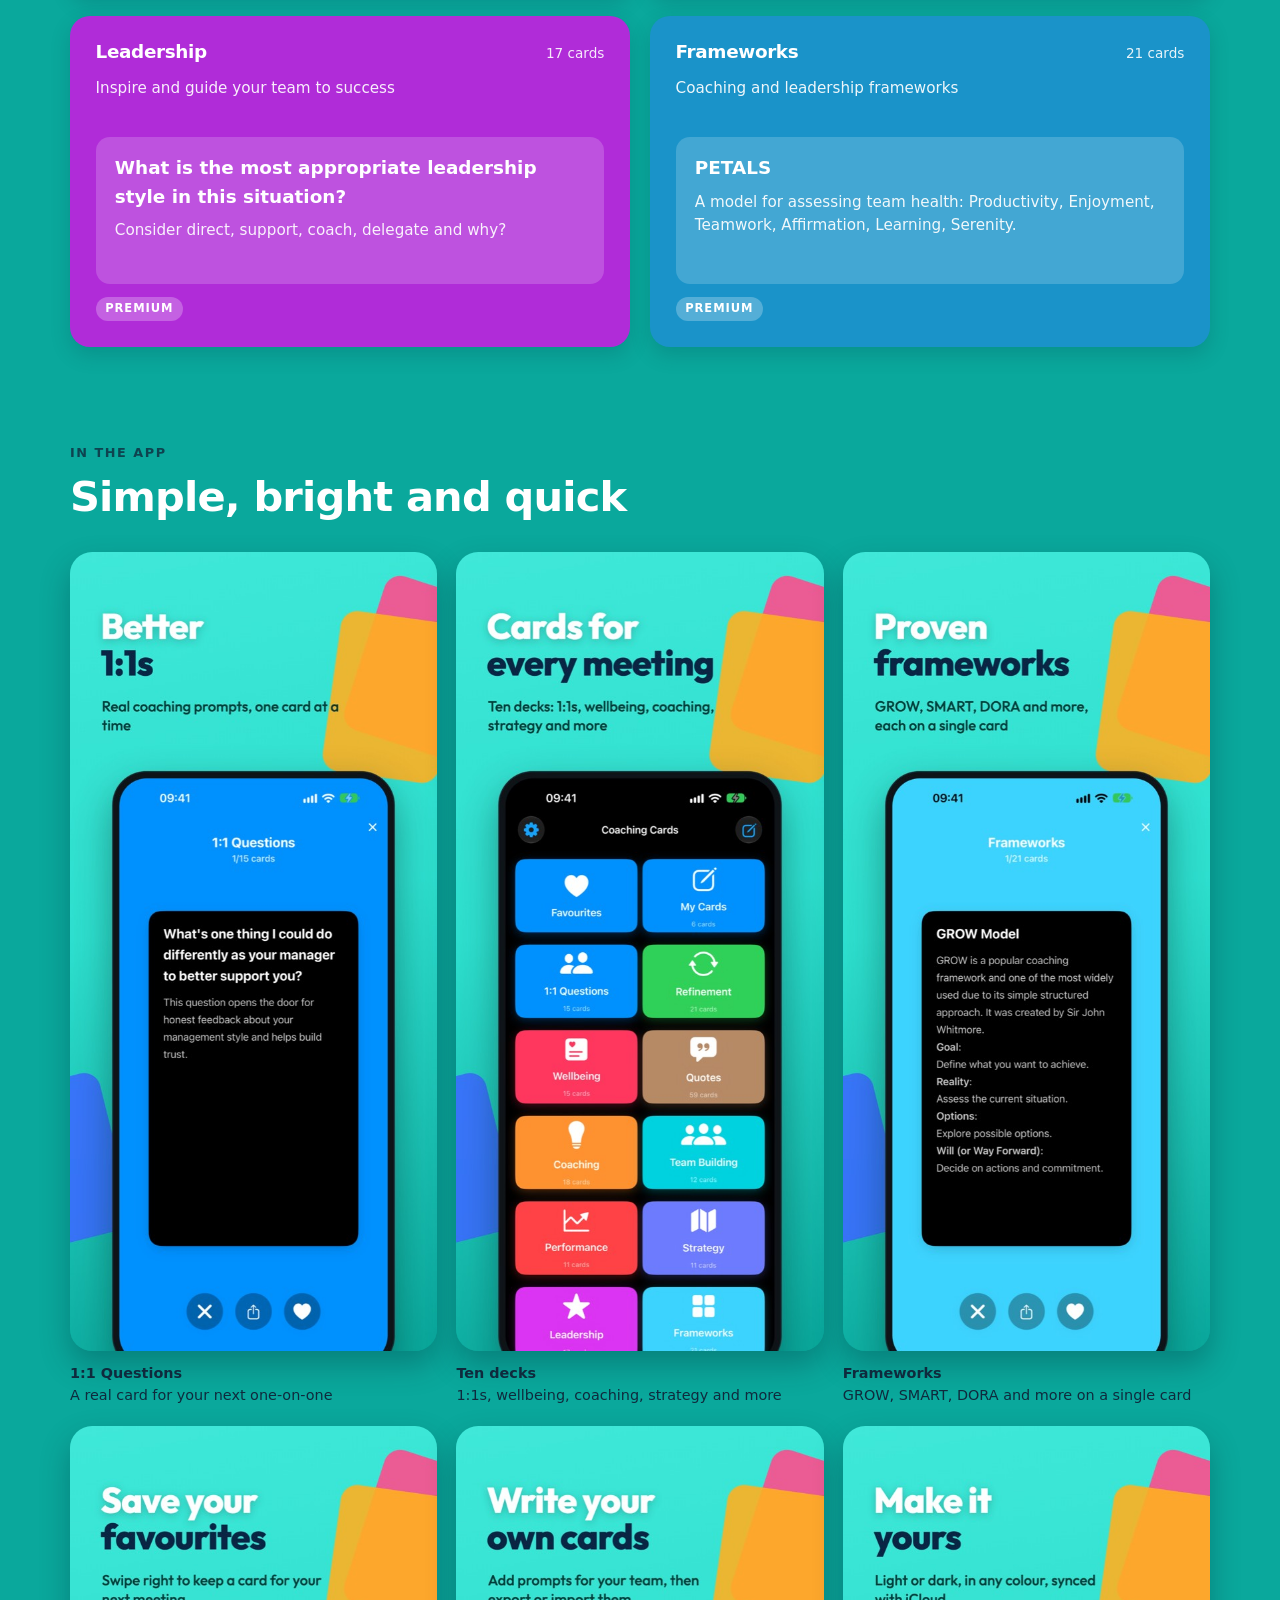
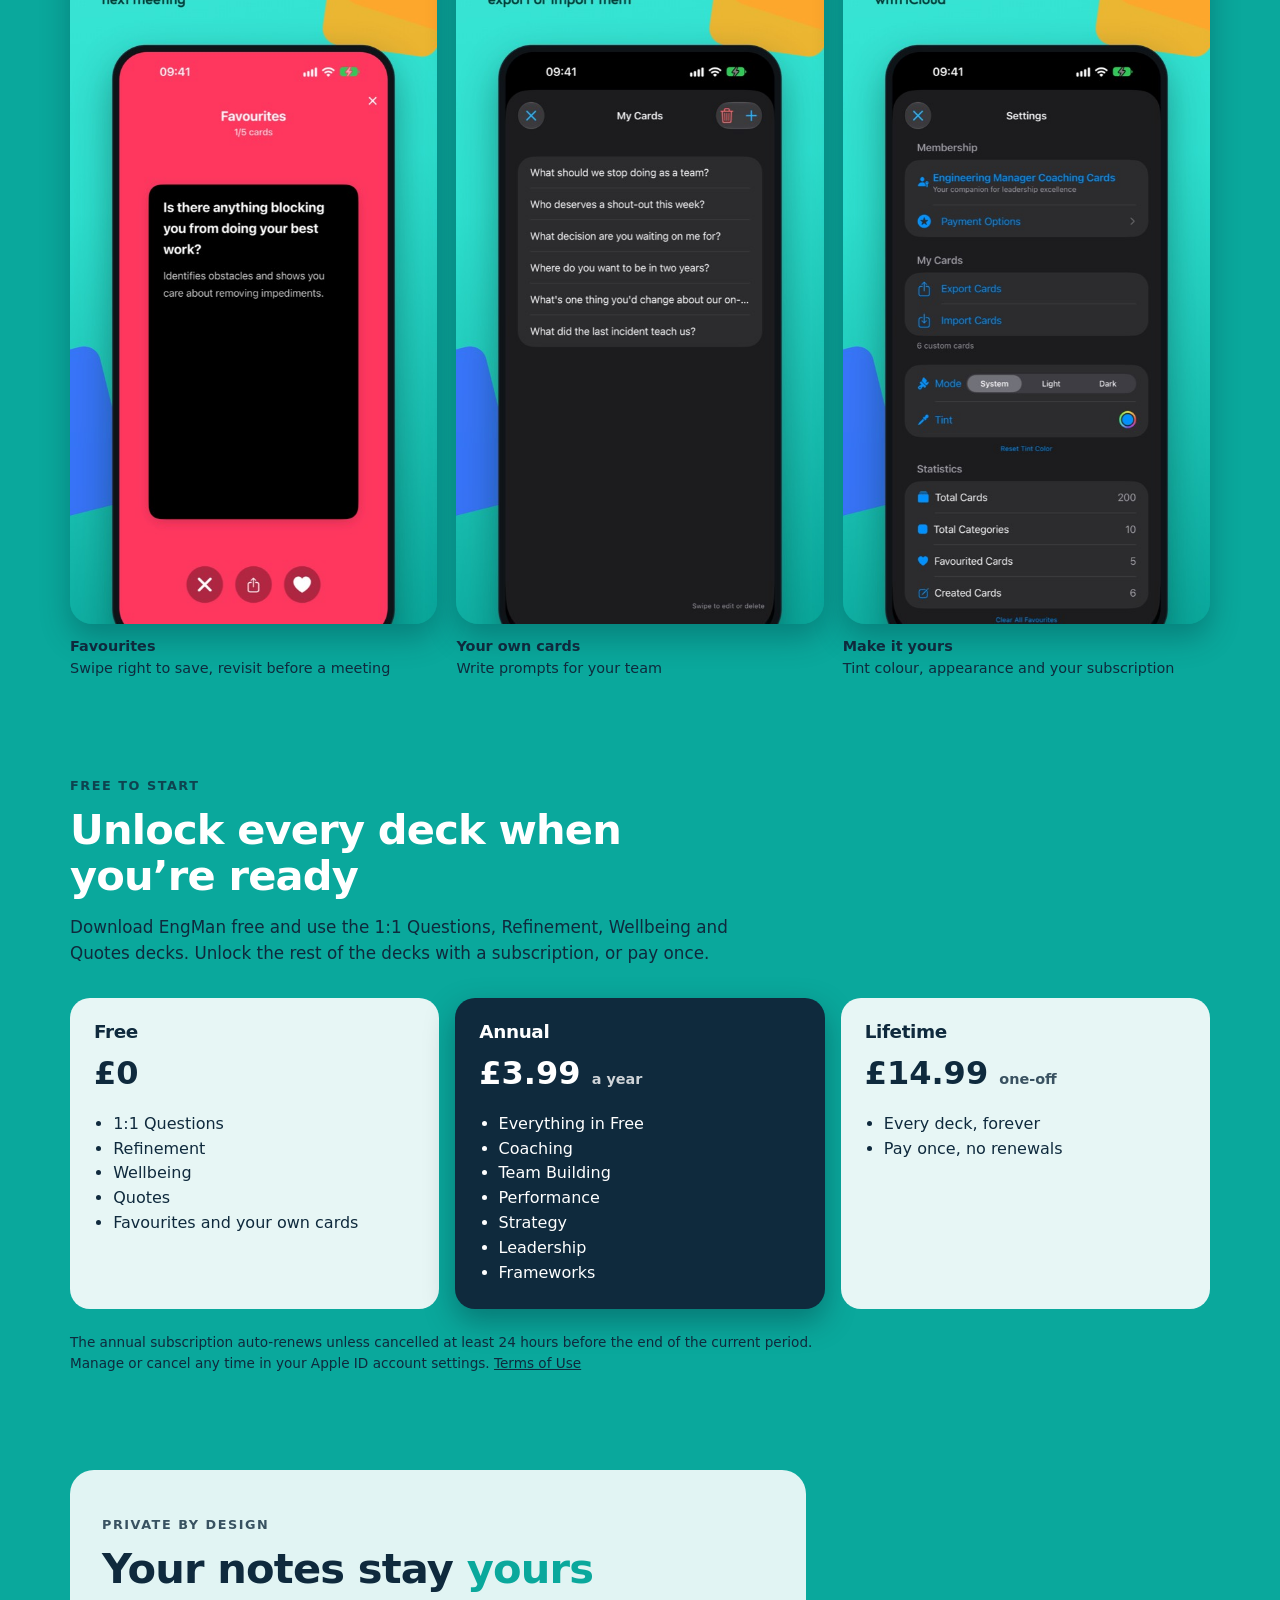
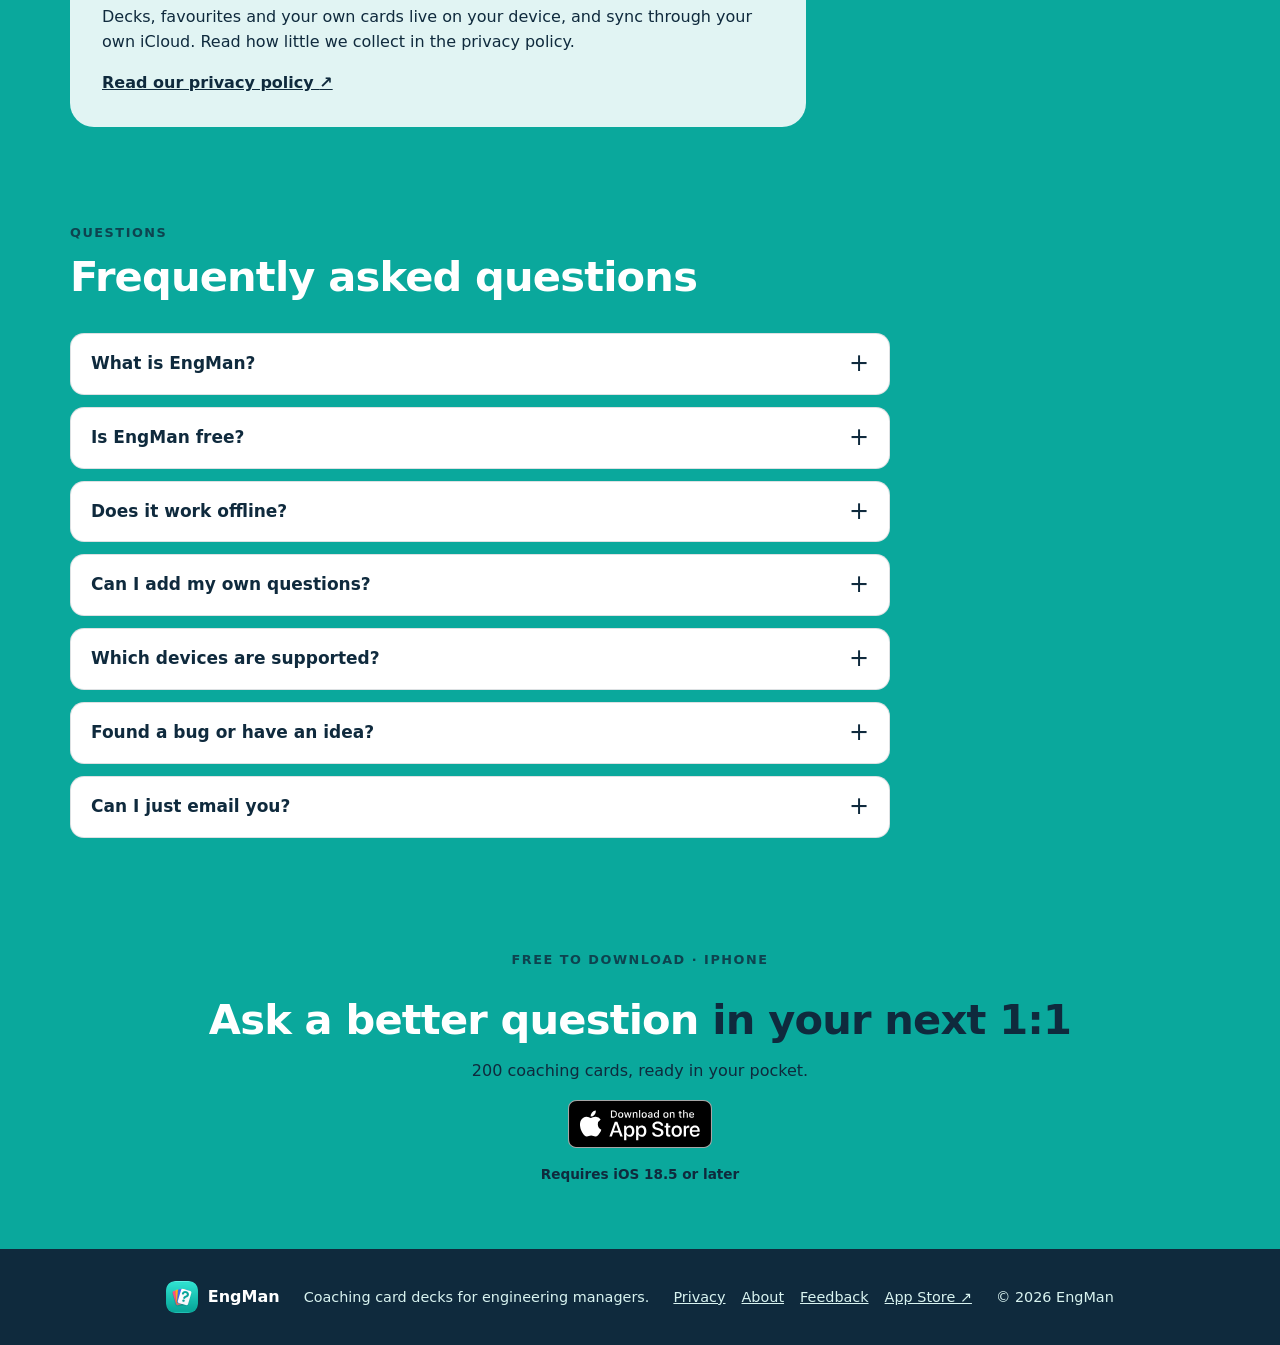
==== commit 8e71134d: "feat: Feedback footer link and two feedback questions in the FAQ" ====
--- a/index.html
+++ b/index.html
@@ -1,11 +1,13 @@
 <!doctype html>
 <html lang="en-GB">
+
   <head>
     <meta charset="utf-8">
     <meta name="viewport" content="width=device-width, initial-scale=1">
     <meta name="theme-color" content="#1FC9BA">
     <meta name="apple-itunes-app" content="app-id=6747295473">
-    <meta name="description" content="200 coaching cards for engineering managers: prompts and frameworks for 1:1s, feedback, retros and stakeholders. Free to start, and works offline.">
+    <meta name="description"
+      content="200 coaching cards for engineering managers: prompts and frameworks for 1:1s, feedback, retros and stakeholders. Free to start, and works offline.">
     <meta name="author" content="thechelsuk">
     <meta name="robots" content="index, follow, max-image-preview:large, max-snippet:-1">
     <link rel="canonical" href="https://engman.thechels.uk/">
@@ -14,20 +16,26 @@
     <meta property="og:locale" content="en_GB">
     <meta property="og:url" content="https://engman.thechels.uk/">
     <meta property="og:title" content="EngMan: Coaching card decks for engineering managers">
-    <meta property="og:description" content="200 coaching cards for engineering managers: prompts and frameworks for 1:1s, feedback, retros and stakeholders. Free decks to start, premium decks for Strategy, Leadership, Performance and Team Building. Works offline.">
+    <meta property="og:description"
+      content="200 coaching cards for engineering managers: prompts and frameworks for 1:1s, feedback, retros and stakeholders. Free decks to start, premium decks for Strategy, Leadership, Performance and Team Building. Works offline.">
     <meta property="og:image" content="https://engman.thechels.uk/images/og-image.png">
     <meta property="og:image:width" content="1200">
     <meta property="og:image:height" content="630">
-    <meta property="og:image:alt" content="EngMan: coaching card decks shown with the app icon on a turquoise background">
+    <meta property="og:image:alt"
+      content="EngMan: coaching card decks shown with the app icon on a turquoise background">
     <meta name="twitter:card" content="summary_large_image">
     <meta name="twitter:title" content="EngMan: Coaching card decks for engineering managers">
-    <meta name="twitter:description" content="200 coaching cards for engineering managers: prompts and frameworks for 1:1s, feedback and retros. Works offline.">
+    <meta name="twitter:description"
+      content="200 coaching cards for engineering managers: prompts and frameworks for 1:1s, feedback and retros. Works offline.">
     <meta name="twitter:image" content="https://engman.thechels.uk/images/og-image.png">
-    <meta name="twitter:image:alt" content="EngMan: coaching card decks shown with the app icon on a turquoise background">
+    <meta name="twitter:image:alt"
+      content="EngMan: coaching card decks shown with the app icon on a turquoise background">
     <title>EngMan: Coaching card decks for engineering managers</title>
+    <link rel="icon" href="/favicon.ico" sizes="16x16 32x32 48x48">
     <link rel="icon" href="images/engman-icon.png" type="image/png">
     <link rel="apple-touch-icon" href="images/engman-icon.png">
     <link rel="stylesheet" href="styles.css">
+    <script src="https://analytics.ahrefs.com/analytics.js" data-key="i9FSFAekQuon/3aaoIMCZg" async></script>
     <script type="application/ld+json">
       {
         "@context": "https://schema.org",
@@ -131,13 +139,31 @@
                   "@type": "Answer",
                   "text": "iPhone running iOS 18.5 or later."
                 }
+              },
+              {
+                "@type": "Question",
+                "name": "Found a bug or have an idea?",
+                "acceptedAnswer": {
+                  "@type": "Answer",
+                  "text": "Tell me on GitHub: raise an issue at https://github.com/thechelsuk/uk.thechels.engman/issues/new/choose and choose the form for a bug, a feature request, a question or general feedback. You'll need a free GitHub account."
+                }
+              },
+              {
+                "@type": "Question",
+                "name": "Can I just email you?",
+                "acceptedAnswer": {
+                  "@type": "Answer",
+                  "text": "Yes. Email feedback@thechels.uk with EngMan in the subject."
+                }
               }
             ]
           }
         ]
       }
     </script>
+    <link rel="webmention" href="https://webmention.io/thechels.uk/webmention" />
   </head>
+
   <body>
     <header class="site-header">
       <a class="brand" href="#top" aria-label="EngMan home">
@@ -148,7 +174,8 @@
         <a href="#decks">Decks</a>
         <a href="#pricing">Pricing</a>
         <a href="https://thechels.uk/app/privacy">Privacy</a>
-        <a class="header-cta" href="https://apps.apple.com/gb/app/engman-em-coaching-cards/id6747295473">Get the app <span aria-hidden="true">↗</span></a>
+        <a class="header-cta" href="https://apps.apple.com/gb/app/engman-em-coaching-cards/id6747295473">Get the app
+          <span aria-hidden="true">↗</span></a>
       </nav>
     </header>
 
@@ -159,7 +186,8 @@
           <h1 id="hero-title">Better conversations, <em>one card at a time</em></h1>
           <p class="hero-description">
             200 real coaching prompts and frameworks for your 1:1s, feedback, retros and stakeholder conversations.
-            Swipe through scenario-based questions that go deeper than &ldquo;how&rsquo;s it going?&rdquo;, and skip the theory.
+            Swipe through scenario-based questions that go deeper than &ldquo;how&rsquo;s it going?&rdquo;, and skip the
+            theory.
           </p>
           <div class="hero-actions">
             <a class="app-store-button" href="https://apps.apple.com/gb/app/engman-em-coaching-cards/id6747295473">
@@ -169,7 +197,9 @@
           </div>
         </div>
         <figure class="hero-art">
-          <img src="images/shot-01-oneonones.jpg" alt="EngMan showing a 1:1 card: What's one thing I could do differently as your manager to better support you?" width="552" height="1200">
+          <img src="images/shot-01-oneonones.jpg"
+            alt="EngMan showing a 1:1 card: What's one thing I could do differently as your manager to better support you?"
+            width="552" height="1200">
         </figure>
       </section>
 
@@ -177,15 +207,38 @@
         <div class="section-intro">
           <p class="eyebrow">Built for managers</p>
           <h2 id="how-title">Walk into every meeting prepared</h2>
-          <p>Each card is a question or prompt with a line of context on why it works. No courses, no long reads: open a deck, swipe, and pick the question you want.</p>
+          <p>Each card is a question or prompt with a line of context on why it works. No courses, no long reads: open a
+            deck, swipe, and pick the question you want.</p>
         </div>
         <div class="feature-grid">
-          <article class="feature"><span class="num">01</span><h3>Swipe to decide</h3><p>Swipe right to save a card to your favourites, left to dismiss it. Go through a deck in a minute before your meeting starts.</p></article>
-          <article class="feature"><span class="num">02</span><h3>Ten decks</h3><p>1:1s, refinement, wellbeing, quotes, coaching, team building, performance, strategy, leadership and frameworks.</p></article>
-          <article class="feature"><span class="num">03</span><h3>Favourites, synced</h3><p>Save the questions you like and revisit them before a 1:1. Favourites stay in step across your devices with iCloud.</p></article>
-          <article class="feature"><span class="num">04</span><h3>Write your own</h3><p>Add your own prompts for your team in a My Cards deck, alongside the built-in ones.</p></article>
-          <article class="feature"><span class="num">05</span><h3>Share a card</h3><p>Send a single card as an image to a colleague, or use one to start a retro.</p></article>
-          <article class="feature"><span class="num">06</span><h3>Offline and private</h3><p>All the decks live on your phone, so it works on the train or in a meeting room with no signal. No account needed.</p></article>
+          <article class="feature"><span class="num">01</span>
+            <h3>Swipe to decide</h3>
+            <p>Swipe right to save a card to your favourites, left to dismiss it. Go through a deck in a minute before
+              your meeting starts.</p>
+          </article>
+          <article class="feature"><span class="num">02</span>
+            <h3>Ten decks</h3>
+            <p>1:1s, refinement, wellbeing, quotes, coaching, team building, performance, strategy, leadership and
+              frameworks.</p>
+          </article>
+          <article class="feature"><span class="num">03</span>
+            <h3>Favourites, synced</h3>
+            <p>Save the questions you like and revisit them before a 1:1. Favourites stay in step across your devices
+              with iCloud.</p>
+          </article>
+          <article class="feature"><span class="num">04</span>
+            <h3>Write your own</h3>
+            <p>Add your own prompts for your team in a My Cards deck, alongside the built-in ones.</p>
+          </article>
+          <article class="feature"><span class="num">05</span>
+            <h3>Share a card</h3>
+            <p>Send a single card as an image to a colleague, or use one to start a retro.</p>
+          </article>
+          <article class="feature"><span class="num">06</span>
+            <h3>Offline and private</h3>
+            <p>All the decks live on your phone, so it works on the train or in a meeting room with no signal. No
+              account needed.</p>
+          </article>
         </div>
       </section>
 
@@ -193,9 +246,113 @@
         <div class="section-intro">
           <p class="eyebrow">Ten decks, 200 cards</p>
           <h2 id="decks-title">Real cards from the real decks</h2>
-          <p>Here is one card from each deck, exactly as it appears in the app. Four decks are free, six are premium.</p>
-        </div>
-        <div class="deck-grid"><article class="deck blue"><header><h3>1:1 Questions</h3><span class="count">15 cards</span></header><p class="deck-desc">Meaningful questions for your one-on-one meetings</p><blockquote><p>What part of your work energizes you the most?</p><footer>Understanding what motivates your team member helps you align their work with their interests.</footer></blockquote><span class="tier free">Free</span></article><article class="deck green"><header><h3>Refinement</h3><span class="count">21 cards</span></header><p class="deck-desc">Questions to improve sprint planning and refinement sessions</p><blockquote><p>What could go wrong with this implementation?</p><footer>Identifies potential risks and edge cases early.</footer></blockquote><span class="tier free">Free</span></article><article class="deck pink"><header><h3>Wellbeing</h3><span class="count">15 cards</span></header><p class="deck-desc">Support mental health and work-life balance</p><blockquote><p>How can we make work less stressful?</p><footer>Identify stressors and brainstorm improvements.</footer></blockquote><span class="tier free">Free</span></article><article class="deck brown"><header><h3>Quotes</h3><span class="count">59 cards</span></header><p class="deck-desc">Inspirational and leadership quotes</p><blockquote><p>It always seems impossible until it&rsquo;s done.</p><footer>Nelson Mandela</footer></blockquote><span class="tier free">Free</span></article><article class="deck orange"><header><h3>Coaching</h3><span class="count">18 cards</span></header><p class="deck-desc">Powerful coaching questions to unlock potential</p><blockquote><p>What&rsquo;s the real challenge here for you?</p><footer>Gets to the heart of the issue beyond surface-level problems.</footer></blockquote><span class="tier pro">Premium</span></article><article class="deck teal"><header><h3>Team Building</h3><span class="count">12 cards</span></header><p class="deck-desc">Questions to strengthen team dynamics and collaboration</p><blockquote><p>How can we better support each other during challenging times?</p><footer>Builds resilience and mutual support systems.</footer></blockquote><span class="tier pro">Premium</span></article><article class="deck red"><header><h3>Performance</h3><span class="count">11 cards</span></header><p class="deck-desc">Questions for performance management and improvement</p><blockquote><p>What metrics best reflect the impact of your work?</p><footer>Identifies meaningful ways to measure contribution.</footer></blockquote><span class="tier pro">Premium</span></article><article class="deck indigo"><header><h3>Strategy</h3><span class="count">11 cards</span></header><p class="deck-desc">Strategic thinking and planning questions</p><blockquote><p>What would we do differently if we were starting fresh today?</p><footer>Challenges existing approaches and encourages innovation.</footer></blockquote><span class="tier pro">Premium</span></article><article class="deck purple"><header><h3>Leadership</h3><span class="count">17 cards</span></header><p class="deck-desc">Inspire and guide your team to success</p><blockquote><p>What is the most appropriate leadership style in this situation?</p><footer>Consider direct, support, coach, delegate and why?</footer></blockquote><span class="tier pro">Premium</span></article><article class="deck cyan"><header><h3>Frameworks</h3><span class="count">21 cards</span></header><p class="deck-desc">Coaching and leadership frameworks</p><blockquote><p>PETALS</p><footer>A model for assessing team health: Productivity, Enjoyment, Teamwork, Affirmation, Learning, Serenity.</footer></blockquote><span class="tier pro">Premium</span></article></div>
+          <p>Here is one card from each deck, exactly as it appears in the app. Four decks are free, six are premium.
+          </p>
+        </div>
+        <div class="deck-grid">
+          <article class="deck blue">
+            <header>
+              <h3>1:1 Questions</h3><span class="count">15 cards</span>
+            </header>
+            <p class="deck-desc">Meaningful questions for your one-on-one meetings</p>
+            <blockquote>
+              <p>What part of your work energizes you the most?</p>
+              <footer>Understanding what motivates your team member helps you align their work with their interests.
+              </footer>
+            </blockquote><span class="tier free">Free</span>
+          </article>
+          <article class="deck green">
+            <header>
+              <h3>Refinement</h3><span class="count">21 cards</span>
+            </header>
+            <p class="deck-desc">Questions to improve sprint planning and refinement sessions</p>
+            <blockquote>
+              <p>What could go wrong with this implementation?</p>
+              <footer>Identifies potential risks and edge cases early.</footer>
+            </blockquote><span class="tier free">Free</span>
+          </article>
+          <article class="deck pink">
+            <header>
+              <h3>Wellbeing</h3><span class="count">15 cards</span>
+            </header>
+            <p class="deck-desc">Support mental health and work-life balance</p>
+            <blockquote>
+              <p>How can we make work less stressful?</p>
+              <footer>Identify stressors and brainstorm improvements.</footer>
+            </blockquote><span class="tier free">Free</span>
+          </article>
+          <article class="deck brown">
+            <header>
+              <h3>Quotes</h3><span class="count">59 cards</span>
+            </header>
+            <p class="deck-desc">Inspirational and leadership quotes</p>
+            <blockquote>
+              <p>It always seems impossible until it&rsquo;s done.</p>
+              <footer>Nelson Mandela</footer>
+            </blockquote><span class="tier free">Free</span>
+          </article>
+          <article class="deck orange">
+            <header>
+              <h3>Coaching</h3><span class="count">18 cards</span>
+            </header>
+            <p class="deck-desc">Powerful coaching questions to unlock potential</p>
+            <blockquote>
+              <p>What&rsquo;s the real challenge here for you?</p>
+              <footer>Gets to the heart of the issue beyond surface-level problems.</footer>
+            </blockquote><span class="tier pro">Premium</span>
+          </article>
+          <article class="deck teal">
+            <header>
+              <h3>Team Building</h3><span class="count">12 cards</span>
+            </header>
+            <p class="deck-desc">Questions to strengthen team dynamics and collaboration</p>
+            <blockquote>
+              <p>How can we better support each other during challenging times?</p>
+              <footer>Builds resilience and mutual support systems.</footer>
+            </blockquote><span class="tier pro">Premium</span>
+          </article>
+          <article class="deck red">
+            <header>
+              <h3>Performance</h3><span class="count">11 cards</span>
+            </header>
+            <p class="deck-desc">Questions for performance management and improvement</p>
+            <blockquote>
+              <p>What metrics best reflect the impact of your work?</p>
+              <footer>Identifies meaningful ways to measure contribution.</footer>
+            </blockquote><span class="tier pro">Premium</span>
+          </article>
+          <article class="deck indigo">
+            <header>
+              <h3>Strategy</h3><span class="count">11 cards</span>
+            </header>
+            <p class="deck-desc">Strategic thinking and planning questions</p>
+            <blockquote>
+              <p>What would we do differently if we were starting fresh today?</p>
+              <footer>Challenges existing approaches and encourages innovation.</footer>
+            </blockquote><span class="tier pro">Premium</span>
+          </article>
+          <article class="deck purple">
+            <header>
+              <h3>Leadership</h3><span class="count">17 cards</span>
+            </header>
+            <p class="deck-desc">Inspire and guide your team to success</p>
+            <blockquote>
+              <p>What is the most appropriate leadership style in this situation?</p>
+              <footer>Consider direct, support, coach, delegate and why?</footer>
+            </blockquote><span class="tier pro">Premium</span>
+          </article>
+          <article class="deck cyan">
+            <header>
+              <h3>Frameworks</h3><span class="count">21 cards</span>
+            </header>
+            <p class="deck-desc">Coaching and leadership frameworks</p>
+            <blockquote>
+              <p>PETALS</p>
+              <footer>A model for assessing team health: Productivity, Enjoyment, Teamwork, Affirmation, Learning,
+                Serenity.</footer>
+            </blockquote><span class="tier pro">Premium</span>
+          </article>
+        </div>
       </section>
 
       <section class="screens section-wrap" aria-labelledby="screens-title">
@@ -203,29 +360,94 @@
           <p class="eyebrow">In the app</p>
           <h2 id="screens-title">Simple, bright and quick</h2>
         </div>
-        <div class="shot-row"><figure class="shot"><img src="images/shot-01-oneonones.jpg" alt="EngMan screenshot: 1:1 Questions. A real card for your next one-on-one" width="552" height="1200" loading="lazy"><figcaption><strong>1:1 Questions</strong> A real card for your next one-on-one</figcaption></figure><figure class="shot"><img src="images/shot-02-browse.jpg" alt="EngMan screenshot: Ten decks. 1:1s, wellbeing, coaching, strategy and more" width="552" height="1200" loading="lazy"><figcaption><strong>Ten decks</strong> 1:1s, wellbeing, coaching, strategy and more</figcaption></figure><figure class="shot"><img src="images/shot-03-frameworks.jpg" alt="EngMan screenshot: Frameworks. GROW, SMART, DORA and more on a single card" width="552" height="1200" loading="lazy"><figcaption><strong>Frameworks</strong> GROW, SMART, DORA and more on a single card</figcaption></figure><figure class="shot"><img src="images/shot-04-favourites.jpg" alt="EngMan screenshot: Favourites. Swipe right to save, revisit before a meeting" width="552" height="1200" loading="lazy"><figcaption><strong>Favourites</strong> Swipe right to save, revisit before a meeting</figcaption></figure><figure class="shot"><img src="images/shot-05-create.jpg" alt="EngMan screenshot: Your own cards. Write prompts for your team" width="552" height="1200" loading="lazy"><figcaption><strong>Your own cards</strong> Write prompts for your team</figcaption></figure><figure class="shot"><img src="images/shot-06-settings.jpg" alt="EngMan screenshot: Make it yours. Tint colour, appearance and your subscription" width="552" height="1200" loading="lazy"><figcaption><strong>Make it yours</strong> Tint colour, appearance and your subscription</figcaption></figure></div>
+        <div class="shot-row">
+          <figure class="shot"><img src="images/shot-01-oneonones.jpg"
+              alt="EngMan screenshot: 1:1 Questions. A real card for your next one-on-one" width="552" height="1200"
+              loading="lazy">
+            <figcaption><strong>1:1 Questions</strong> A real card for your next one-on-one</figcaption>
+          </figure>
+          <figure class="shot"><img src="images/shot-02-browse.jpg"
+              alt="EngMan screenshot: Ten decks. 1:1s, wellbeing, coaching, strategy and more" width="552" height="1200"
+              loading="lazy">
+            <figcaption><strong>Ten decks</strong> 1:1s, wellbeing, coaching, strategy and more</figcaption>
+          </figure>
+          <figure class="shot"><img src="images/shot-03-frameworks.jpg"
+              alt="EngMan screenshot: Frameworks. GROW, SMART, DORA and more on a single card" width="552" height="1200"
+              loading="lazy">
+            <figcaption><strong>Frameworks</strong> GROW, SMART, DORA and more on a single card</figcaption>
+          </figure>
+          <figure class="shot"><img src="images/shot-04-favourites.jpg"
+              alt="EngMan screenshot: Favourites. Swipe right to save, revisit before a meeting" width="552"
+              height="1200" loading="lazy">
+            <figcaption><strong>Favourites</strong> Swipe right to save, revisit before a meeting</figcaption>
+          </figure>
+          <figure class="shot"><img src="images/shot-05-create.jpg"
+              alt="EngMan screenshot: Your own cards. Write prompts for your team" width="552" height="1200"
+              loading="lazy">
+            <figcaption><strong>Your own cards</strong> Write prompts for your team</figcaption>
+          </figure>
+          <figure class="shot"><img src="images/shot-06-settings.jpg"
+              alt="EngMan screenshot: Make it yours. Tint colour, appearance and your subscription" width="552"
+              height="1200" loading="lazy">
+            <figcaption><strong>Make it yours</strong> Tint colour, appearance and your subscription</figcaption>
+          </figure>
+        </div>
       </section>
 
       <section class="pricing section-wrap" id="pricing" aria-labelledby="pricing-title">
         <div class="section-intro">
           <p class="eyebrow">Free to start</p>
           <h2 id="pricing-title">Unlock every deck when you&rsquo;re ready</h2>
-          <p>Download EngMan free and use the 1:1 Questions, Refinement, Wellbeing and Quotes decks. Unlock the rest of the decks with a subscription, or pay once.</p>
+          <p>Download EngMan free and use the 1:1 Questions, Refinement, Wellbeing and Quotes decks. Unlock the rest of
+            the decks with a subscription, or pay once.</p>
         </div>
         <div class="price-grid">
-          <article class="price-card"><h3>Free</h3><p class="price">£0</p><ul><li>1:1 Questions</li><li>Refinement</li><li>Wellbeing</li><li>Quotes</li><li>Favourites and your own cards</li></ul></article>
-          <article class="price-card featured"><h3>Annual</h3><p class="price">£3.99 <small>a year</small></p><ul><li>Everything in Free</li><li>Coaching</li><li>Team Building</li><li>Performance</li><li>Strategy</li><li>Leadership</li><li>Frameworks</li></ul></article>
-          <article class="price-card"><h3>Lifetime</h3><p class="price">£14.99 <small>one-off</small></p><ul><li>Every deck, forever</li><li>Pay once, no renewals</li></ul></article>
-        </div>
-        <p class="legal">The annual subscription auto-renews unless cancelled at least 24 hours before the end of the current period. Manage or cancel any time in your Apple ID account settings. <a href="https://www.apple.com/legal/internet-services/itunes/dev/stdeula/">Terms of Use</a></p>
+          <article class="price-card">
+            <h3>Free</h3>
+            <p class="price">£0</p>
+            <ul>
+              <li>1:1 Questions</li>
+              <li>Refinement</li>
+              <li>Wellbeing</li>
+              <li>Quotes</li>
+              <li>Favourites and your own cards</li>
+            </ul>
+          </article>
+          <article class="price-card featured">
+            <h3>Annual</h3>
+            <p class="price">£3.99 <small>a year</small></p>
+            <ul>
+              <li>Everything in Free</li>
+              <li>Coaching</li>
+              <li>Team Building</li>
+              <li>Performance</li>
+              <li>Strategy</li>
+              <li>Leadership</li>
+              <li>Frameworks</li>
+            </ul>
+          </article>
+          <article class="price-card">
+            <h3>Lifetime</h3>
+            <p class="price">£14.99 <small>one-off</small></p>
+            <ul>
+              <li>Every deck, forever</li>
+              <li>Pay once, no renewals</li>
+            </ul>
+          </article>
+        </div>
+        <p class="legal">The annual subscription auto-renews unless cancelled at least 24 hours before the end of the
+          current period. Manage or cancel any time in your Apple ID account settings. <a
+            href="https://www.apple.com/legal/internet-services/itunes/dev/stdeula/">Terms of Use</a></p>
       </section>
 
       <section class="privacy-section" aria-labelledby="privacy-title">
         <div class="privacy-inner">
           <p class="eyebrow">Private by design</p>
           <h2 id="privacy-title">Your notes stay <em>yours</em></h2>
-          <p>Decks, favourites and your own cards live on your device, and sync through your own iCloud. Read how little we collect in the privacy policy.</p>
-          <a class="text-link" href="https://thechels.uk/app/privacy">Read our privacy policy <span aria-hidden="true">↗</span></a>
+          <p>Decks, favourites and your own cards live on your device, and sync through your own iCloud. Read how little
+            we collect in the privacy policy.</p>
+          <a class="text-link" href="https://thechels.uk/app/privacy">Read our privacy policy <span
+              aria-hidden="true">↗</span></a>
         </div>
       </section>
 
@@ -237,11 +459,13 @@
         <div class="faq-list">
           <details class="faq-item">
             <summary>What is EngMan?</summary>
-            <p>EngMan is a deck of 200 coaching cards for engineering managers: questions, prompts and frameworks for 1:1s, refinement, wellbeing, coaching, team building, performance, strategy and leadership.</p>
+            <p>EngMan is a deck of 200 coaching cards for engineering managers: questions, prompts and frameworks for
+              1:1s, refinement, wellbeing, coaching, team building, performance, strategy and leadership.</p>
           </details>
           <details class="faq-item">
             <summary>Is EngMan free?</summary>
-            <p>Yes. Download it free and use the 1:1 Questions, Refinement, Wellbeing and Quotes decks. The other six decks unlock with an annual subscription at £3.99 a year, or lifetime access for £14.99.</p>
+            <p>Yes. Download it free and use the 1:1 Questions, Refinement, Wellbeing and Quotes decks. The other six
+              decks unlock with an annual subscription at £3.99 a year, or lifetime access for £14.99.</p>
           </details>
           <details class="faq-item">
             <summary>Does it work offline?</summary>
@@ -254,6 +478,14 @@
           <details class="faq-item">
             <summary>Which devices are supported?</summary>
             <p>iPhone running iOS 18.5 or later.</p>
+          </details>
+          <details class="faq-item">
+            <summary>Found a bug or have an idea?</summary>
+            <p>Tell me on GitHub: <a href="https://github.com/thechelsuk/uk.thechels.engman/issues/new/choose">raise an issue</a> and choose the form for a bug, a feature request, a question or general feedback. You'll need a free GitHub account.</p>
+          </details>
+          <details class="faq-item">
+            <summary>Can I just email you?</summary>
+            <p>Yes. Email <a href="mailto:feedback@thechels.uk?subject=EngMan">feedback@thechels.uk</a> with EngMan in the subject.</p>
           </details>
         </div>
       </section>
@@ -278,9 +510,11 @@
       <div class="footer-links">
         <a href="https://thechels.uk/app/privacy">Privacy</a>
         <a href="https://thechels.uk/projects/engman">About</a>
+        <a href="https://github.com/thechelsuk/uk.thechels.engman/issues/new/choose">Feedback</a>
         <a href="https://apps.apple.com/gb/app/engman-em-coaching-cards/id6747295473">App Store ↗</a>
       </div>
       <span class="copyright">© 2026 EngMan</span>
     </footer>
   </body>
-</html>
+
+</html>
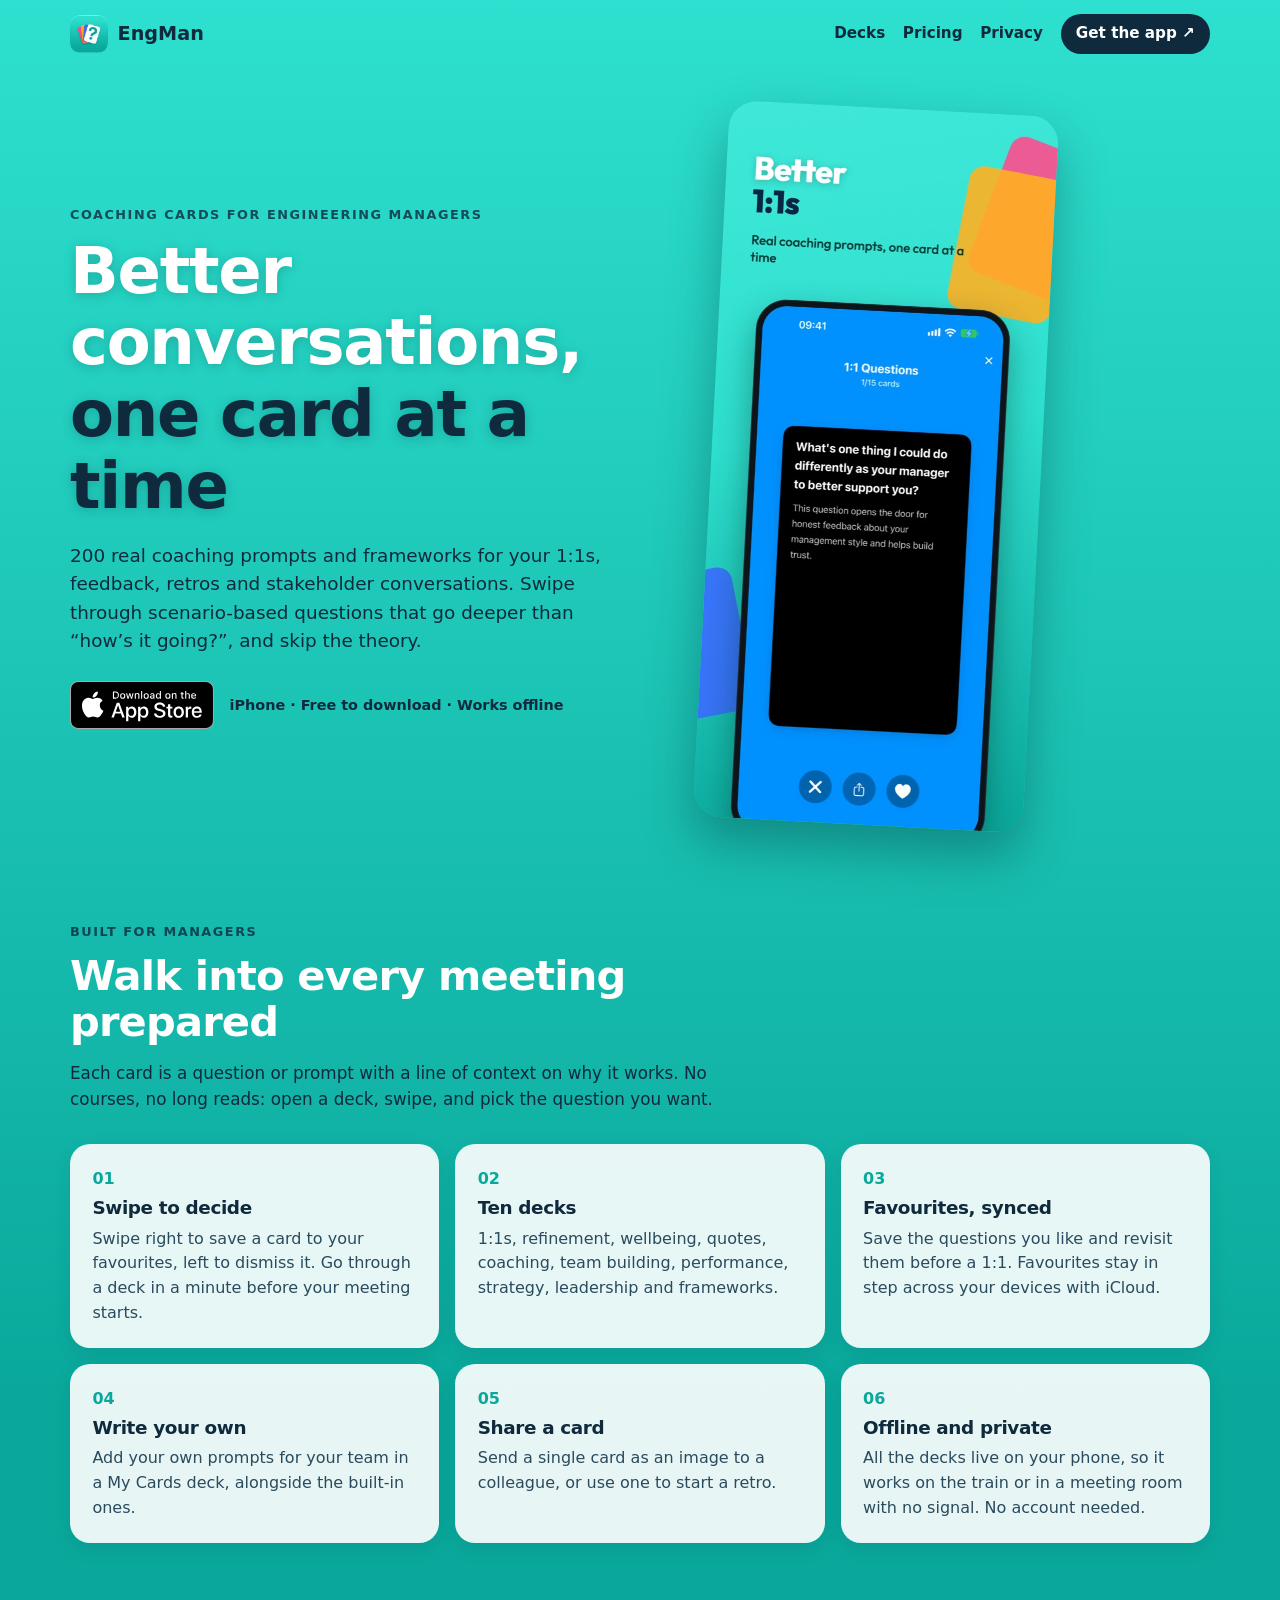
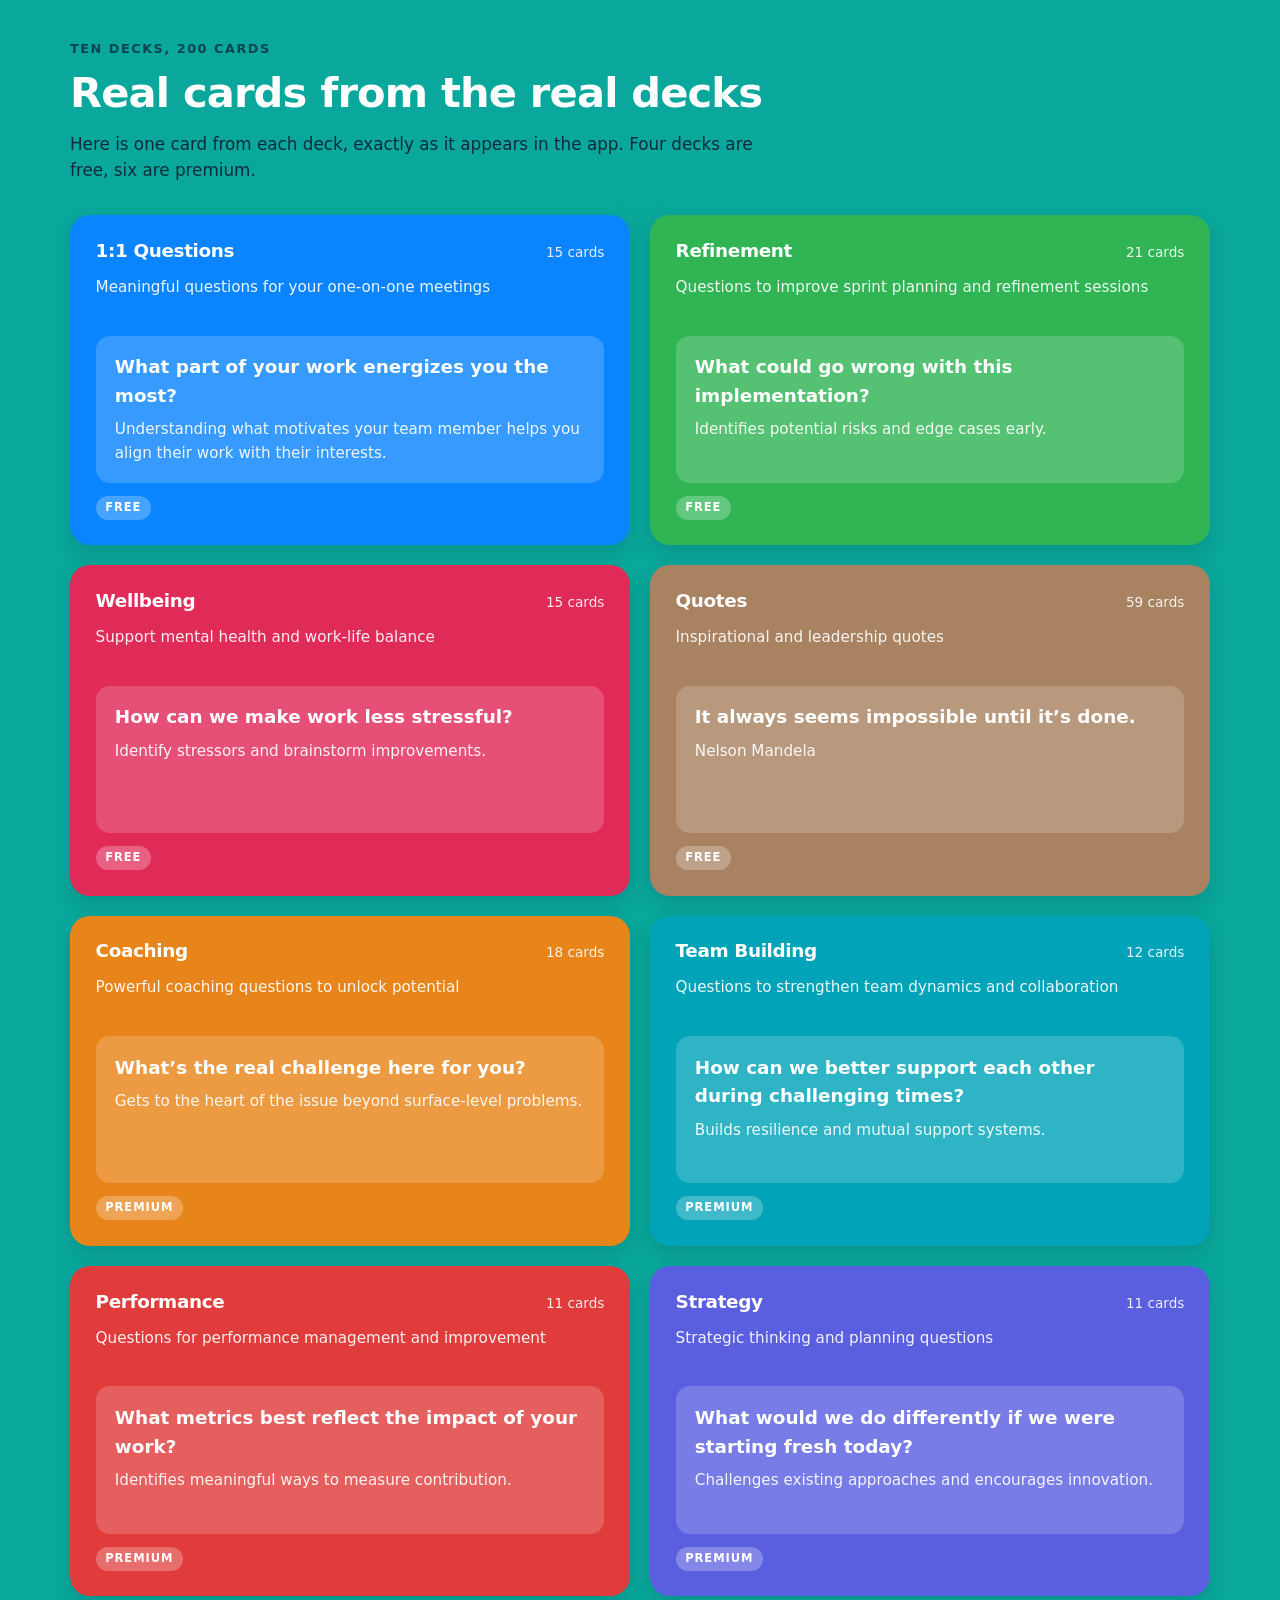
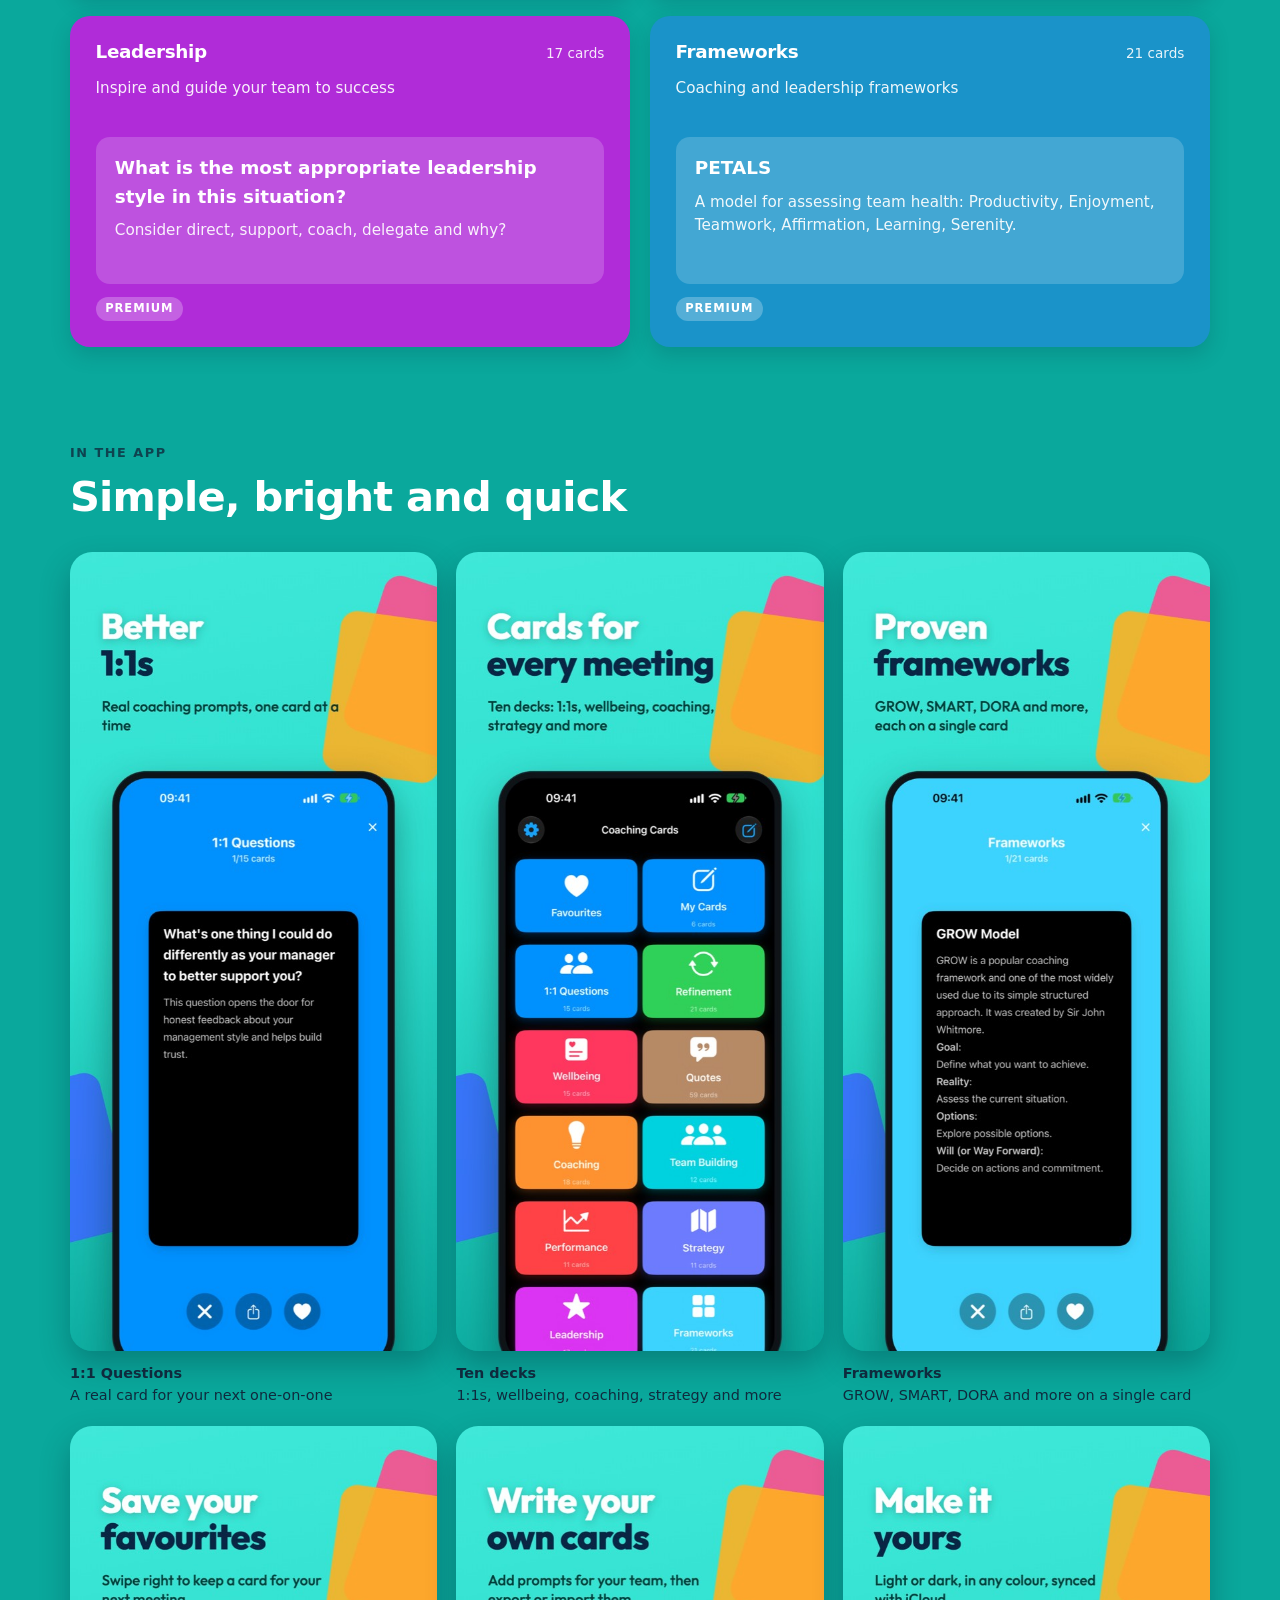
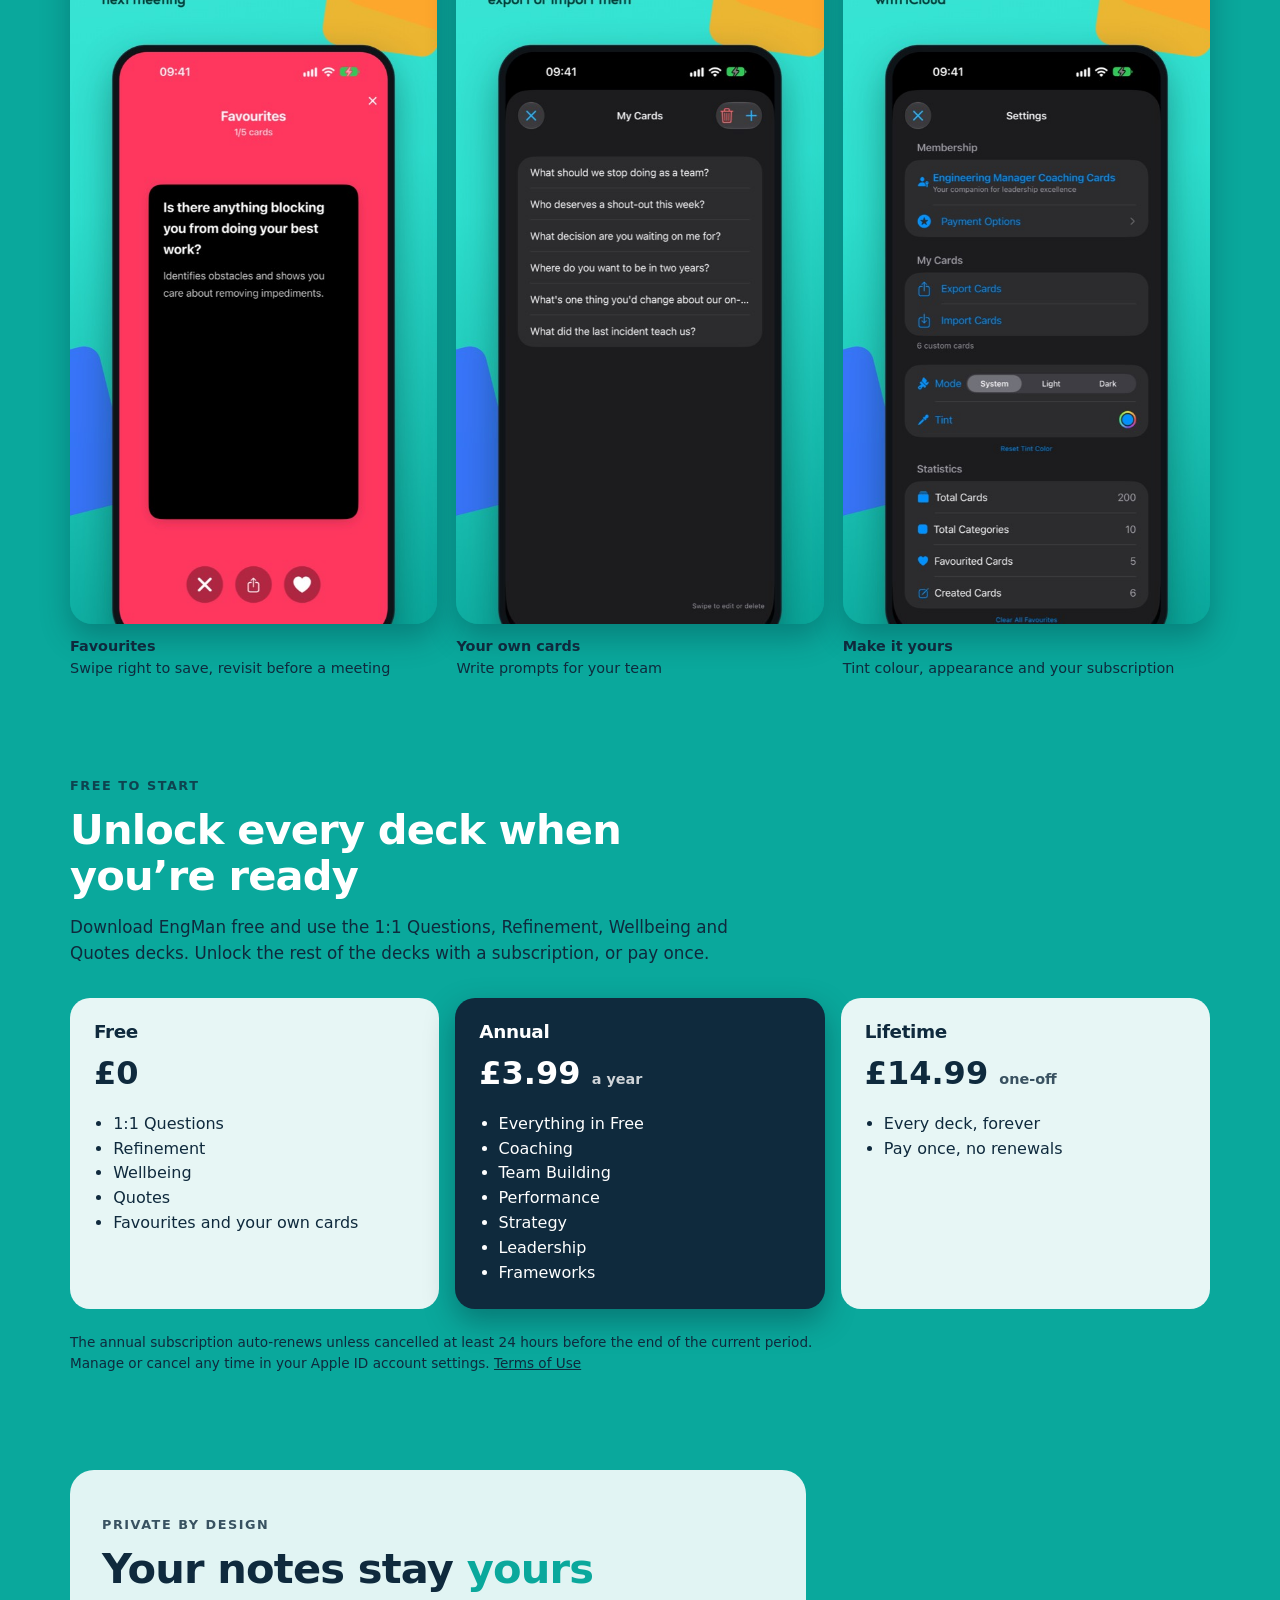
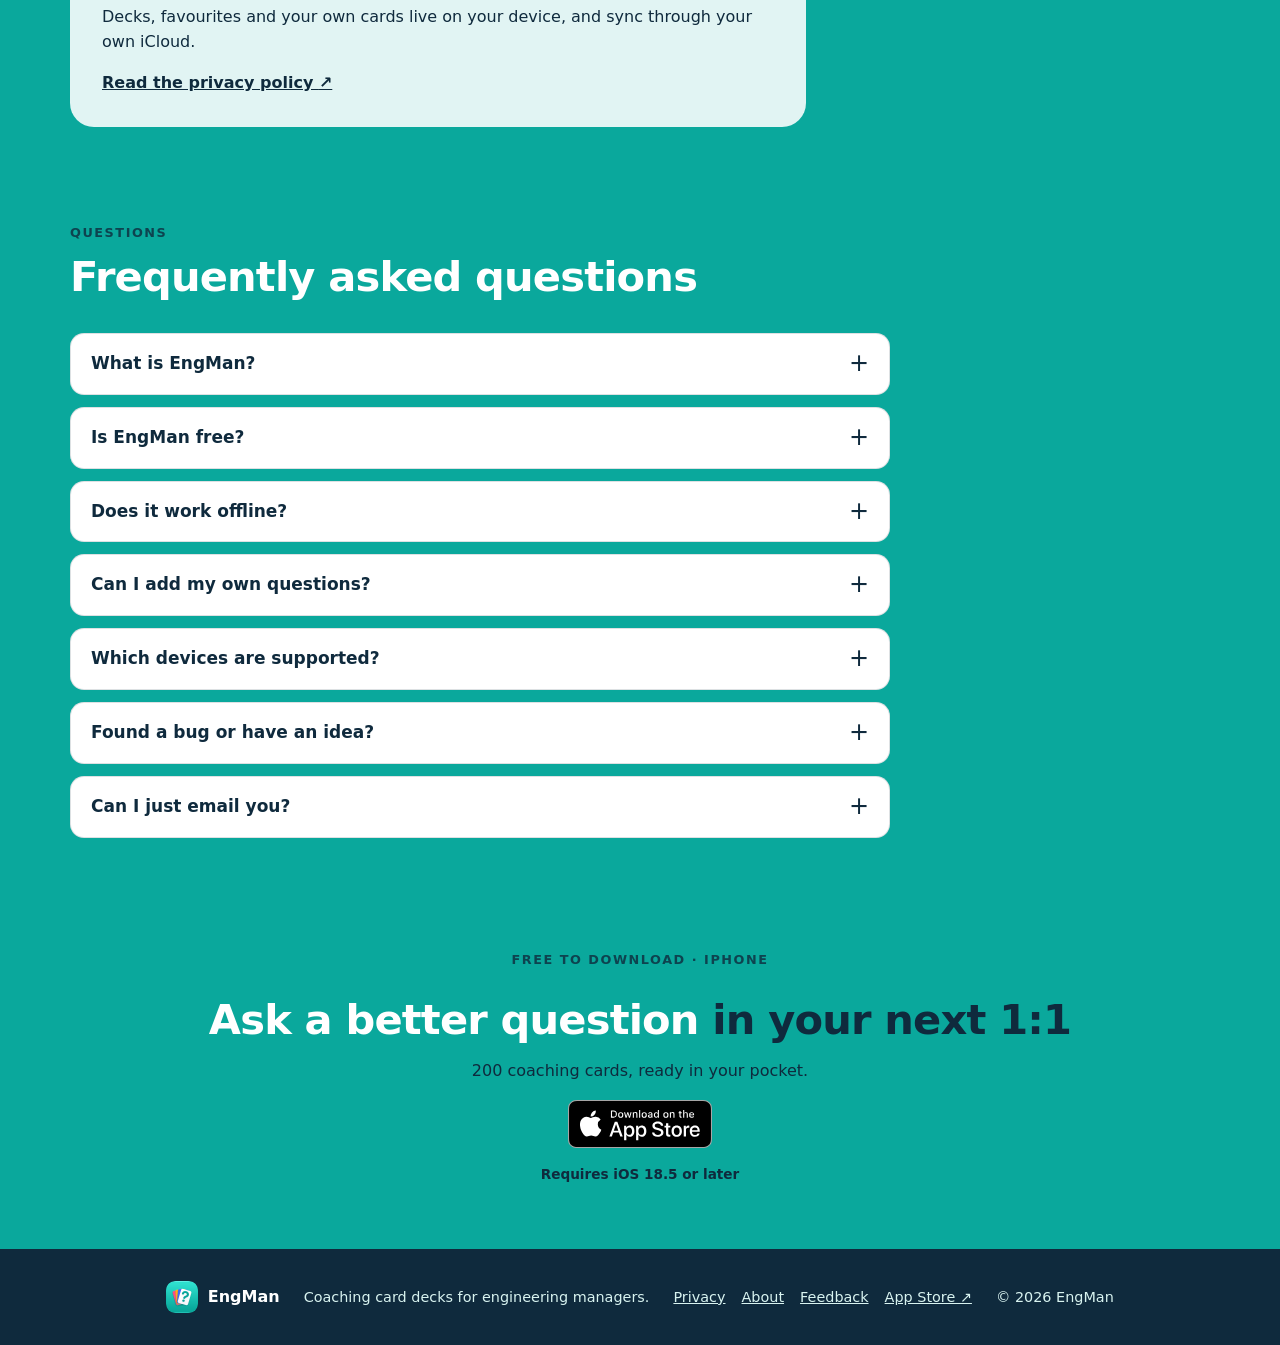
==== commit 35b7245b: "docs: Site copy in the house voice Speak to the reader as you, drop we and our, and tidy headings." ====
--- a/index.html
+++ b/index.html
@@ -444,9 +444,8 @@
         <div class="privacy-inner">
           <p class="eyebrow">Private by design</p>
           <h2 id="privacy-title">Your notes stay <em>yours</em></h2>
-          <p>Decks, favourites and your own cards live on your device, and sync through your own iCloud. Read how little
-            we collect in the privacy policy.</p>
-          <a class="text-link" href="https://thechels.uk/app/privacy">Read our privacy policy <span
+          <p>Decks, favourites and your own cards live on your device, and sync through your own iCloud.</p>
+          <a class="text-link" href="https://thechels.uk/app/privacy">Read the privacy policy <span
               aria-hidden="true">↗</span></a>
         </div>
       </section>
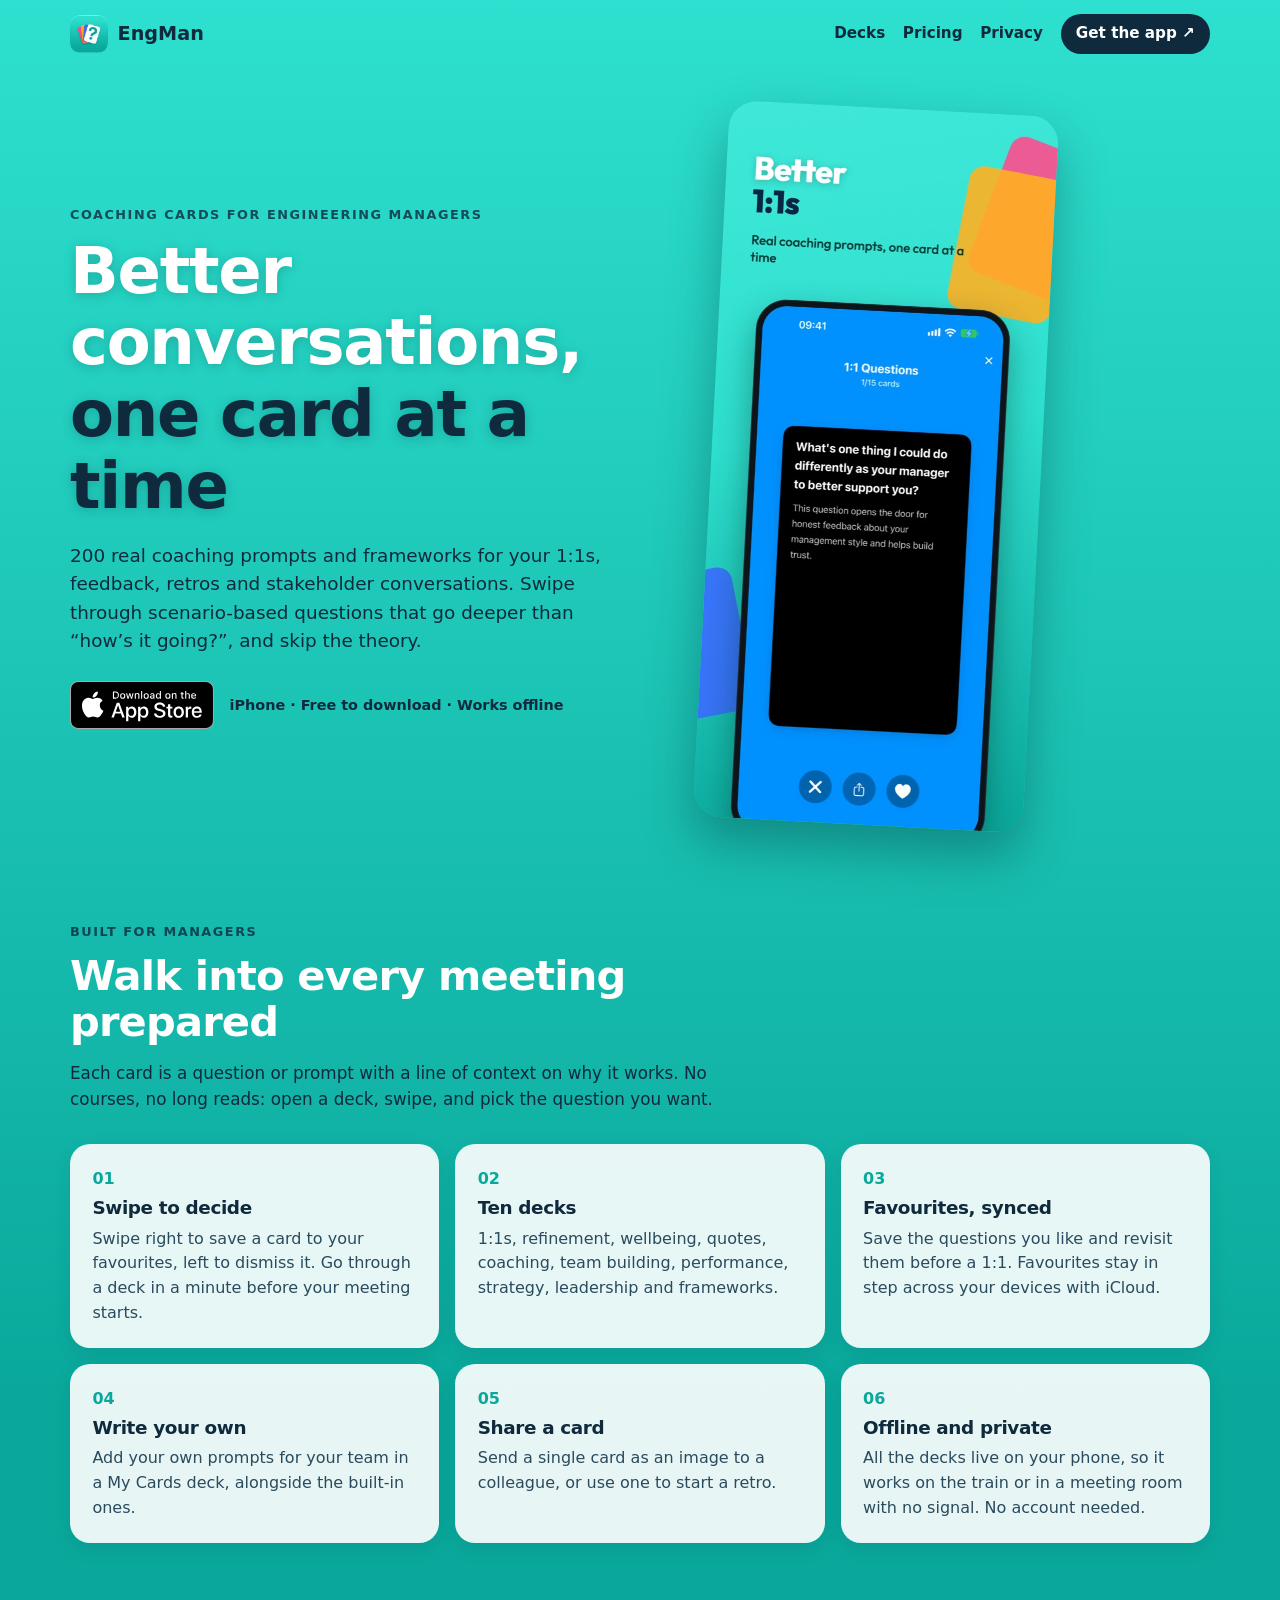
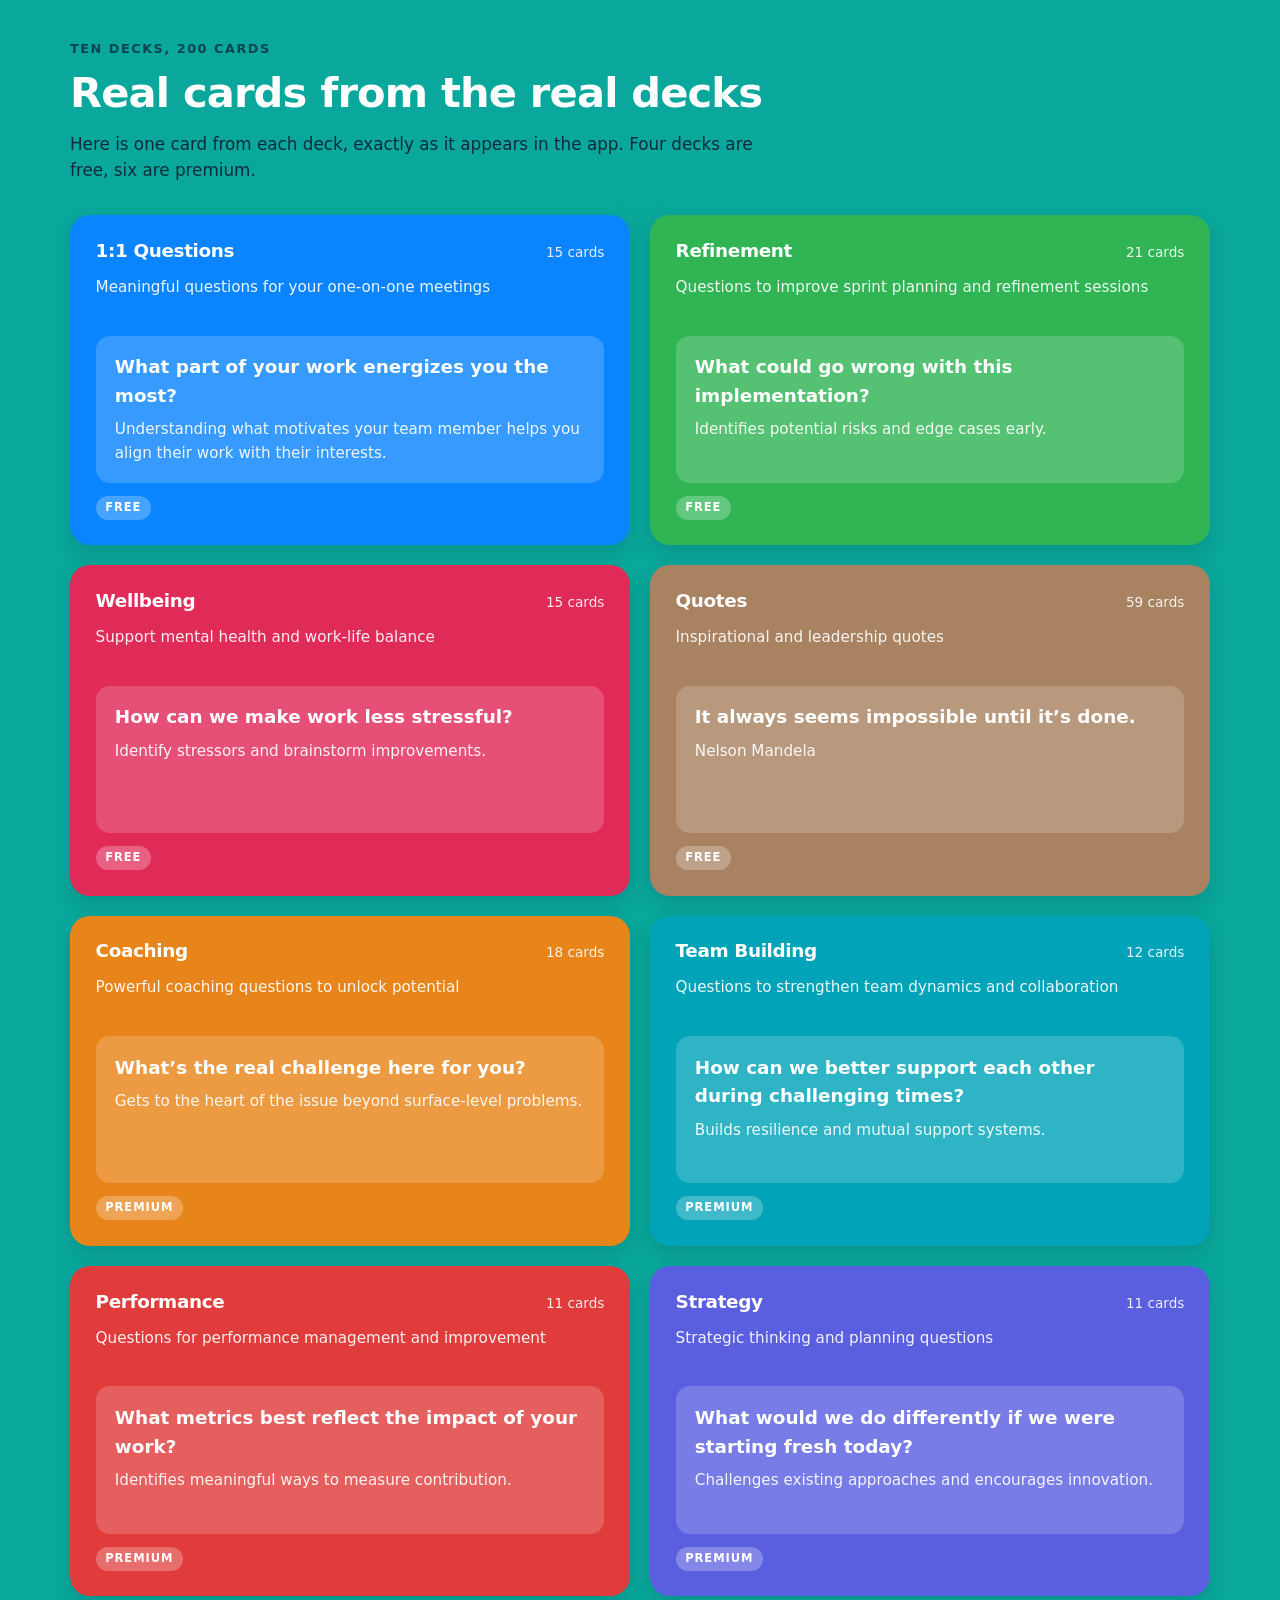
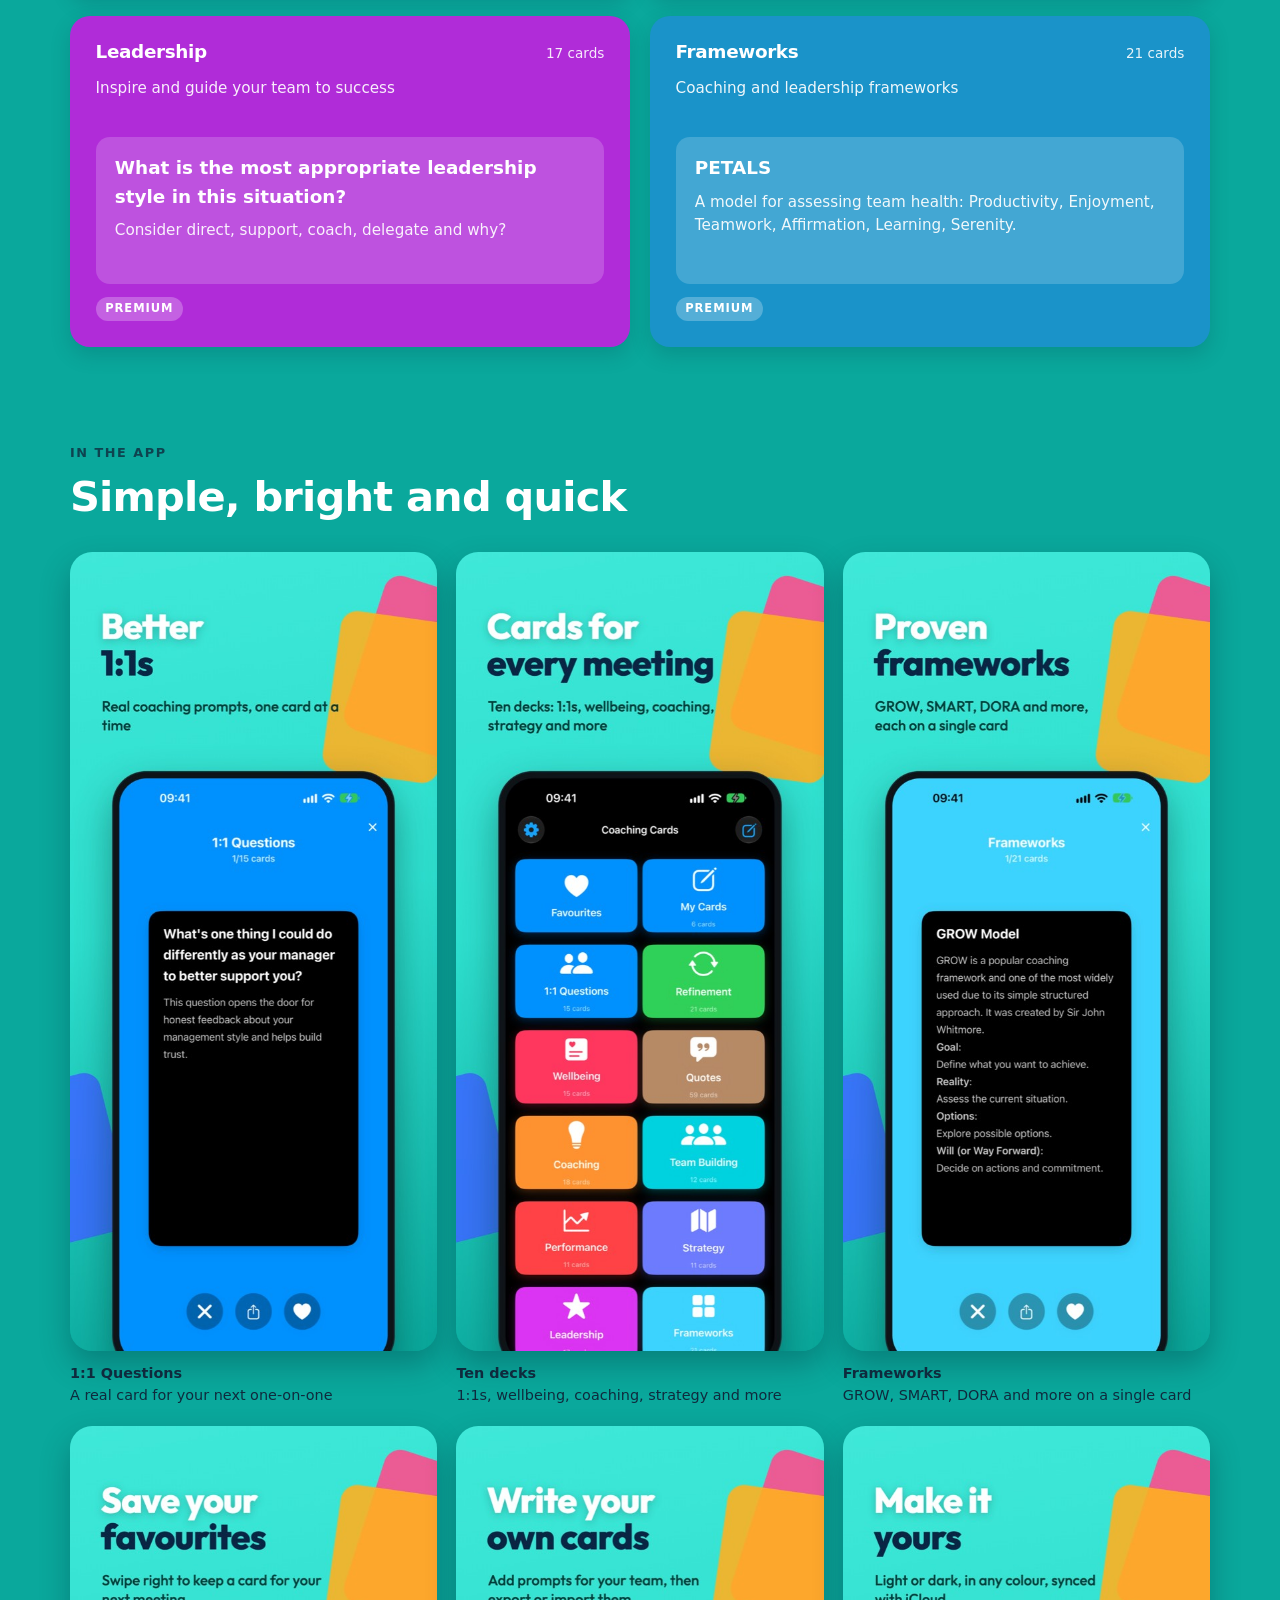
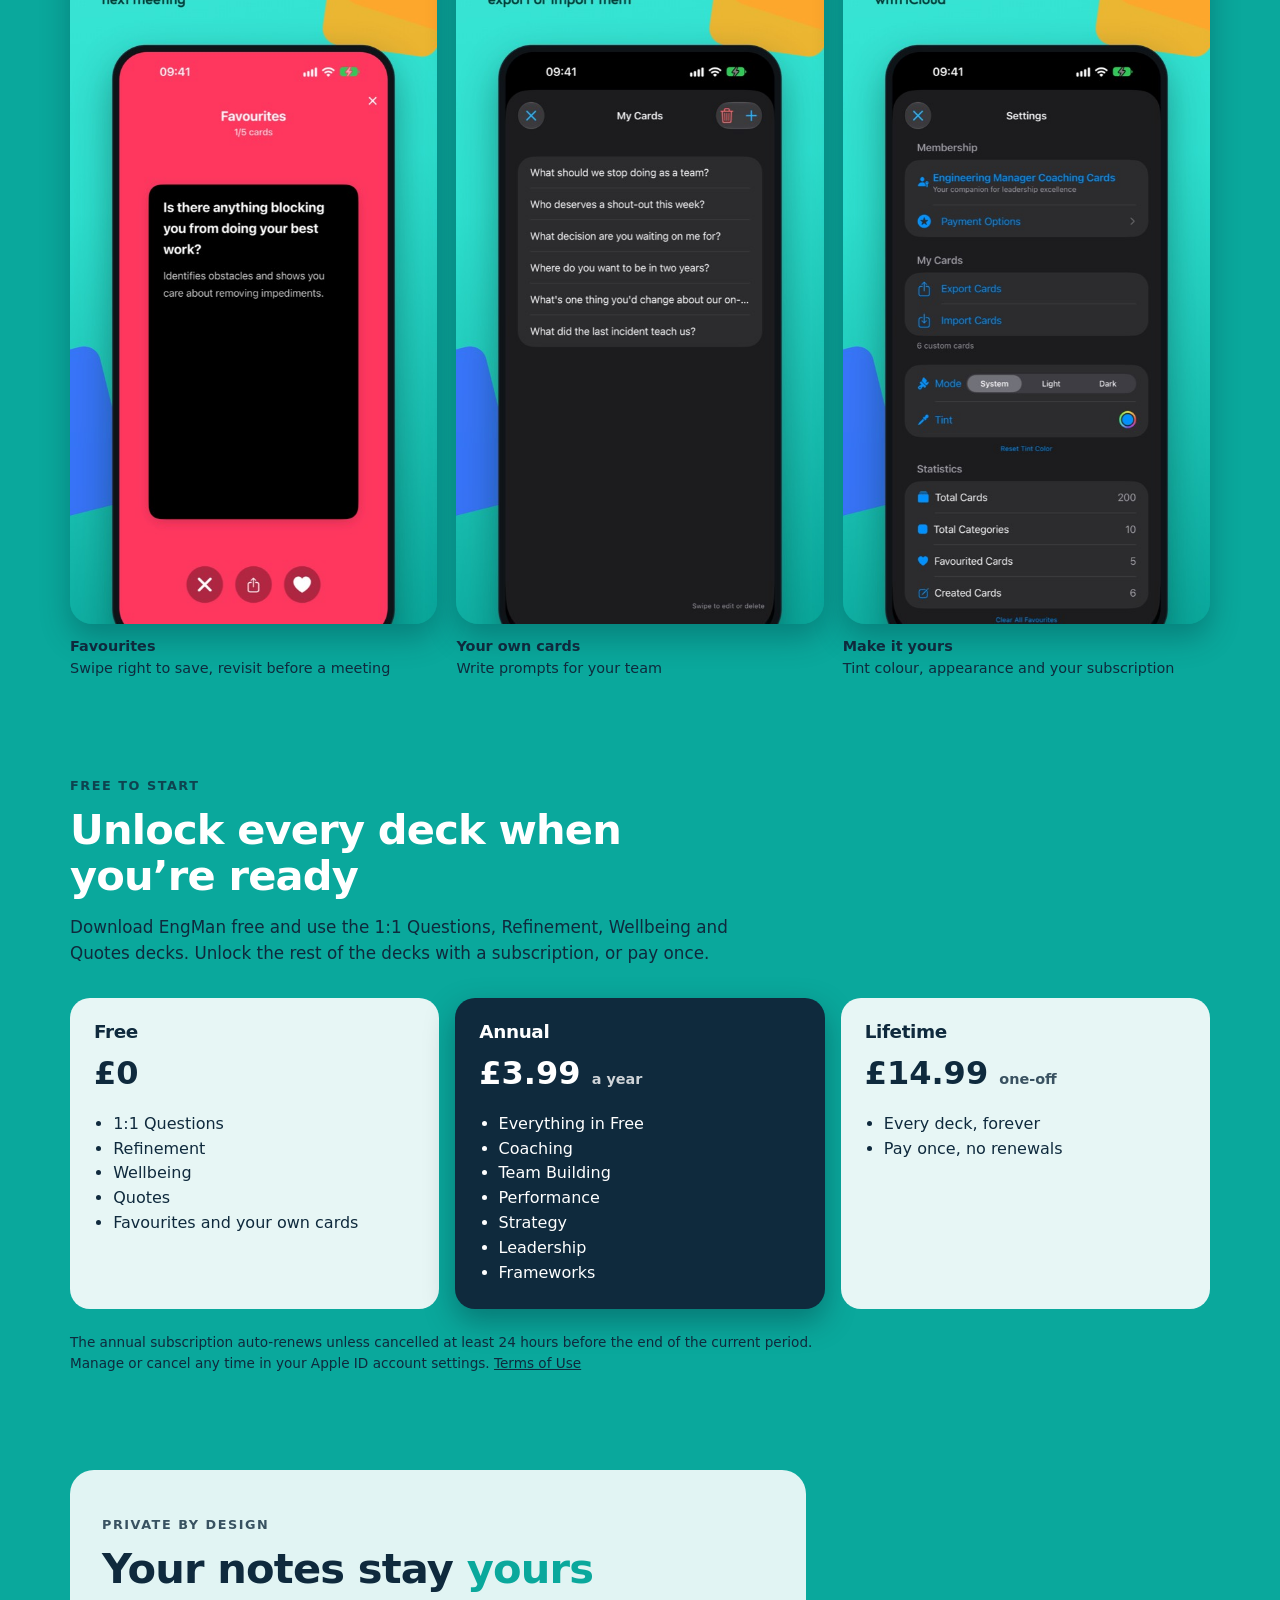
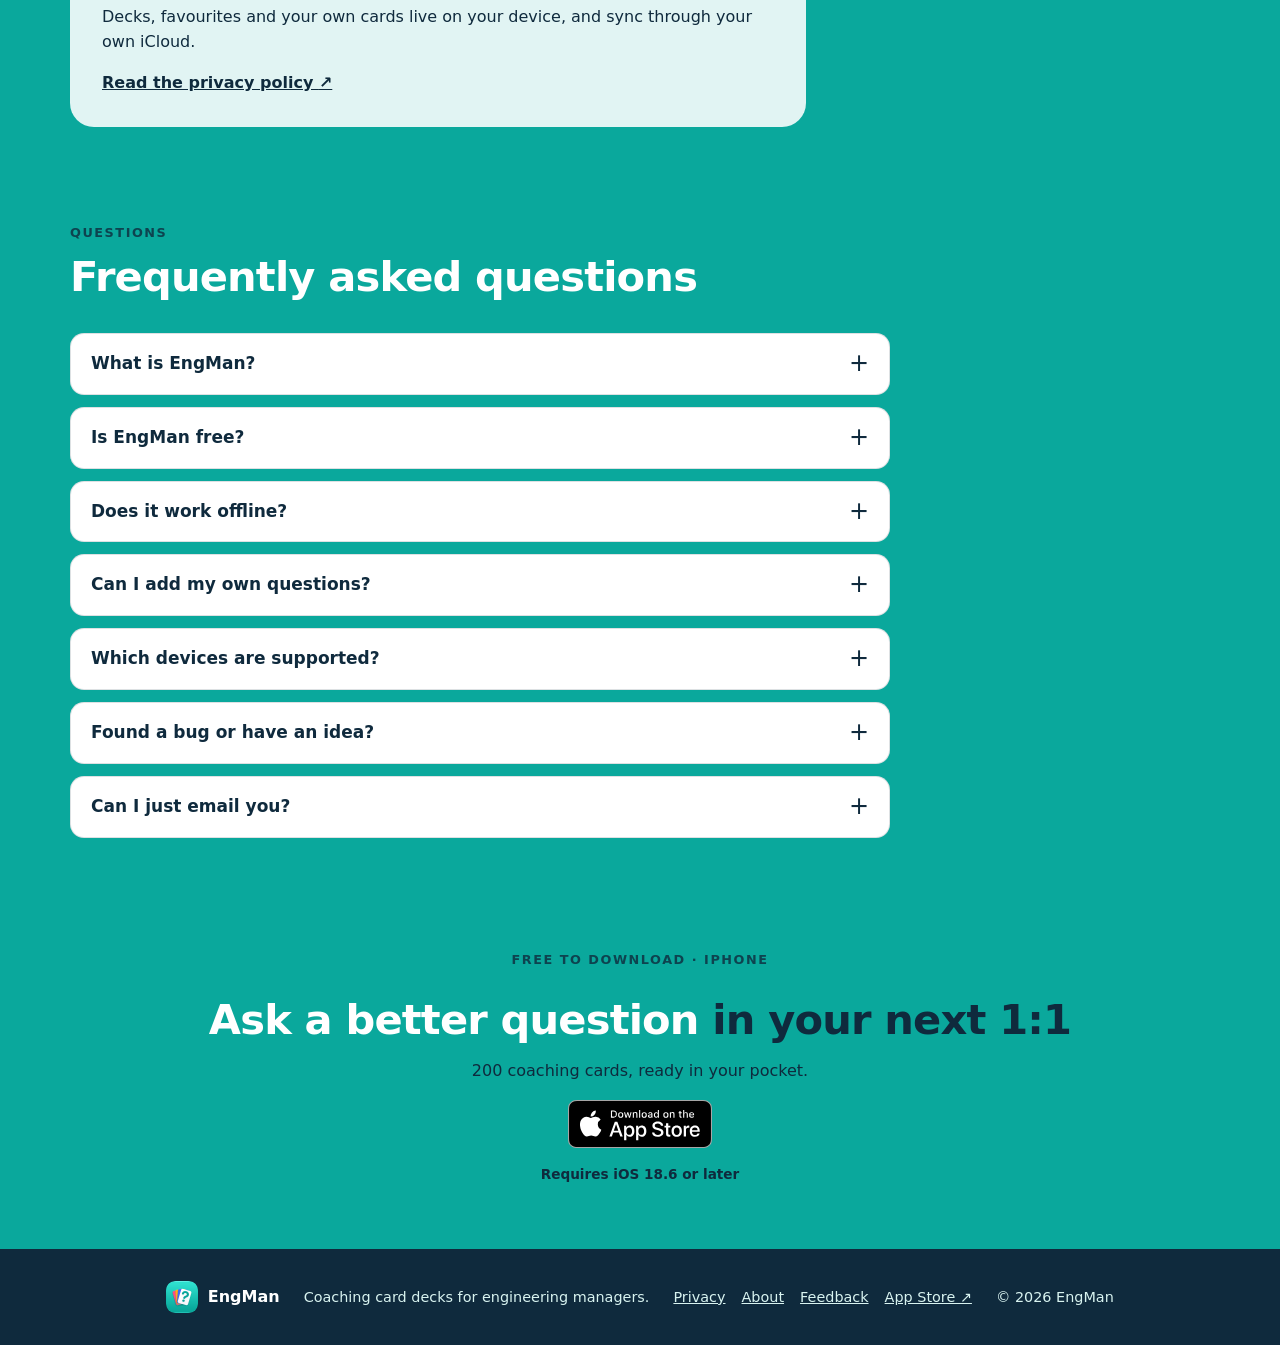
==== commit 860904dc: "fix: Require iOS 18.6, matching the App Store" ====
--- a/index.html
+++ b/index.html
@@ -67,7 +67,7 @@
             "@id": "https://engman.thechels.uk/#app",
             "name": "EngMan",
             "alternateName": "EngMan: EM Coaching Cards",
-            "operatingSystem": "iOS 18.5 or later",
+            "operatingSystem": "iOS 18.6 or later",
             "applicationCategory": "BusinessApplication",
             "url": "https://engman.thechels.uk/",
             "image": "https://engman.thechels.uk/images/engman-icon.png",
@@ -137,7 +137,7 @@
                 "name": "Which devices are supported?",
                 "acceptedAnswer": {
                   "@type": "Answer",
-                  "text": "iPhone running iOS 18.5 or later."
+                  "text": "iPhone running iOS 18.6 or later."
                 }
               },
               {
@@ -476,7 +476,7 @@
           </details>
           <details class="faq-item">
             <summary>Which devices are supported?</summary>
-            <p>iPhone running iOS 18.5 or later.</p>
+            <p>iPhone running iOS 18.6 or later.</p>
           </details>
           <details class="faq-item">
             <summary>Found a bug or have an idea?</summary>
@@ -496,7 +496,7 @@
         <a class="app-store-button" href="https://apps.apple.com/gb/app/engman-em-coaching-cards/id6747295473">
           <img src="images/app-store-badge.svg" alt="Download on the App Store" width="120" height="40">
         </a>
-        <span class="closing-footnote">Requires iOS 18.5 or later</span>
+        <span class="closing-footnote">Requires iOS 18.6 or later</span>
       </section>
     </main>
 
